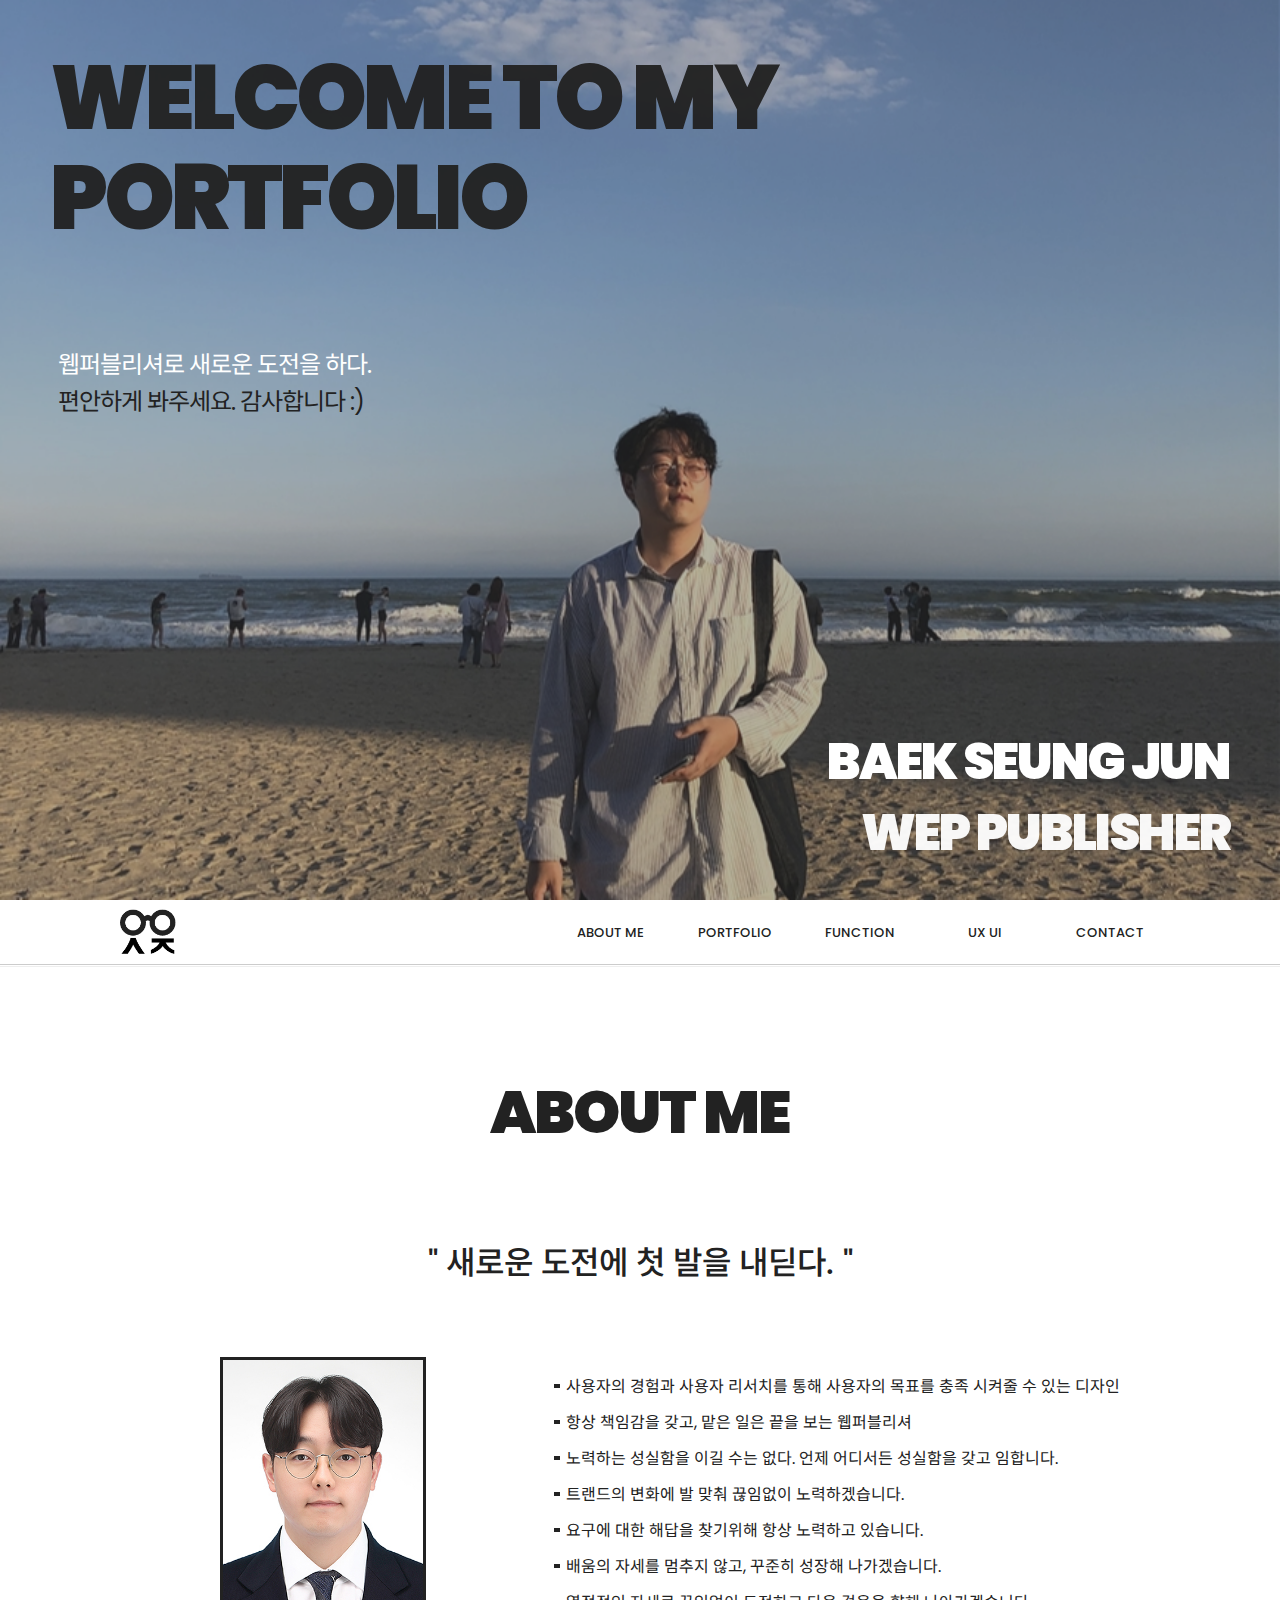
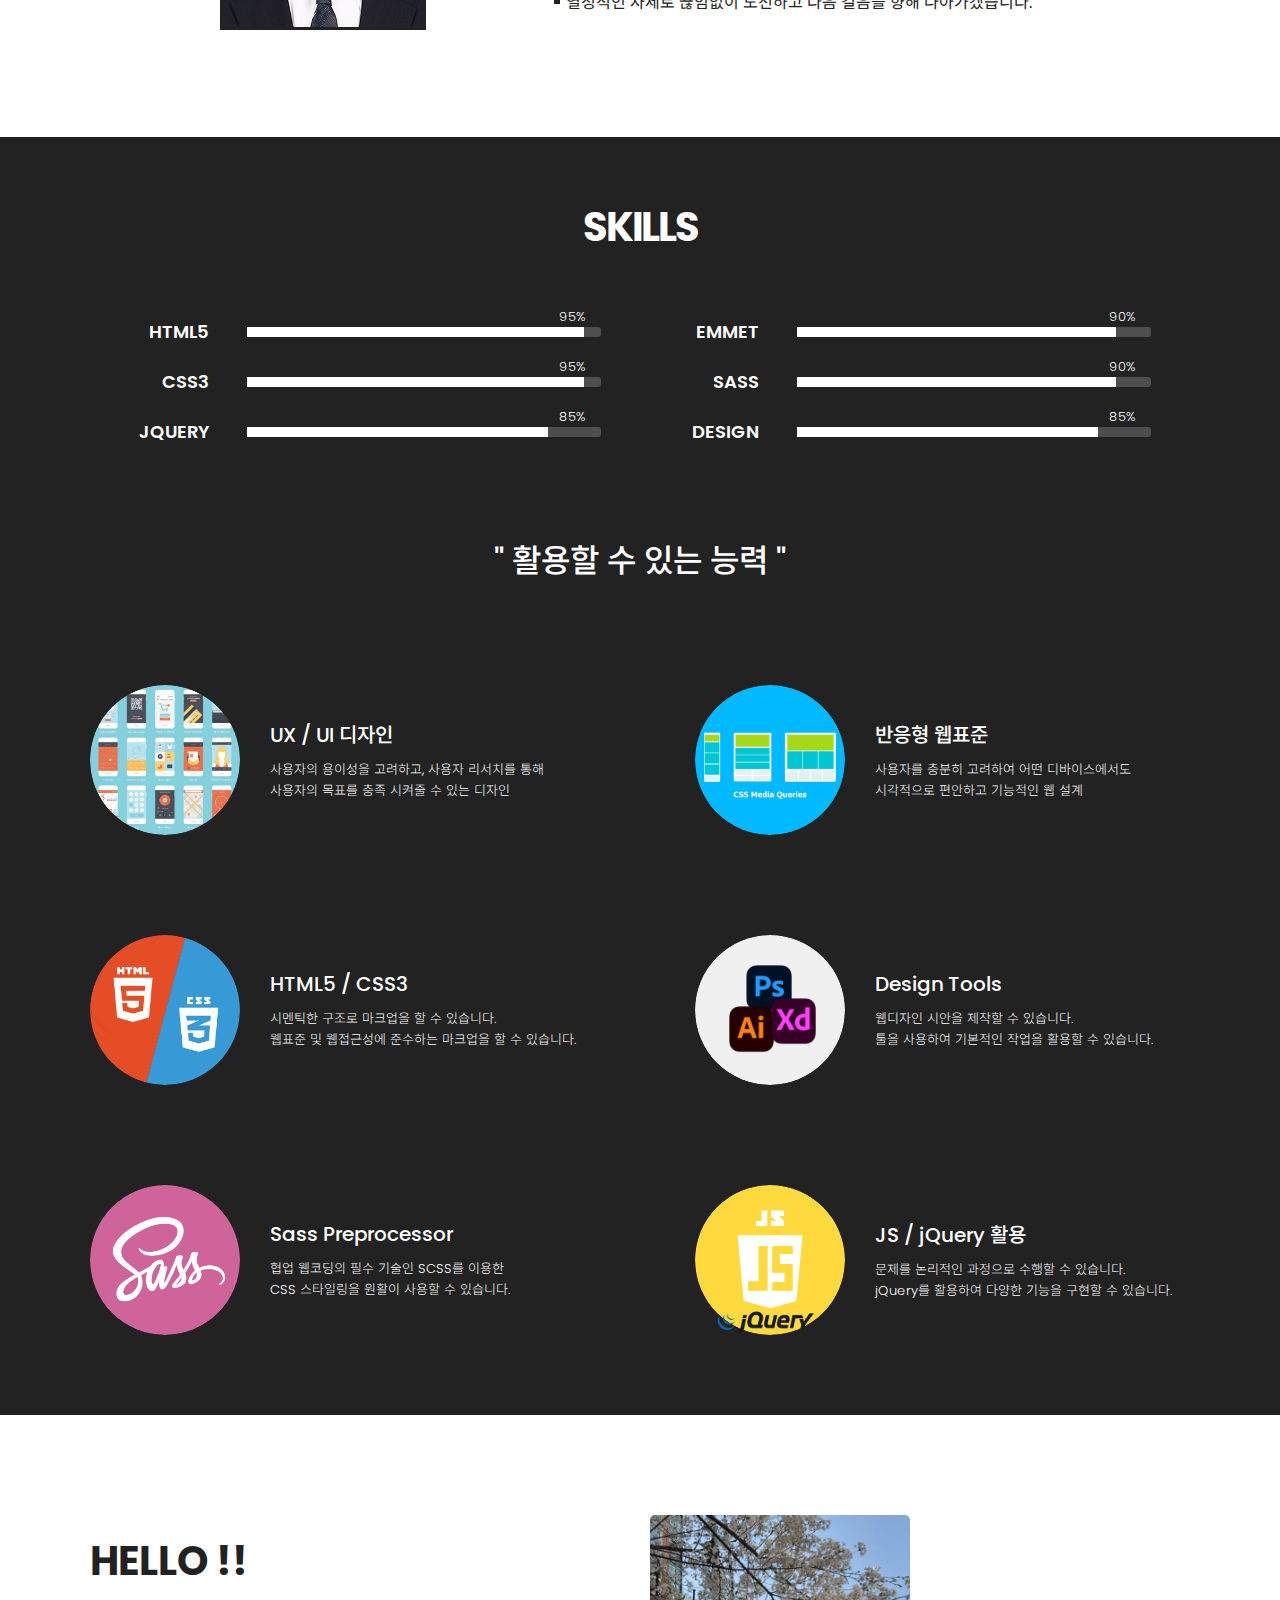
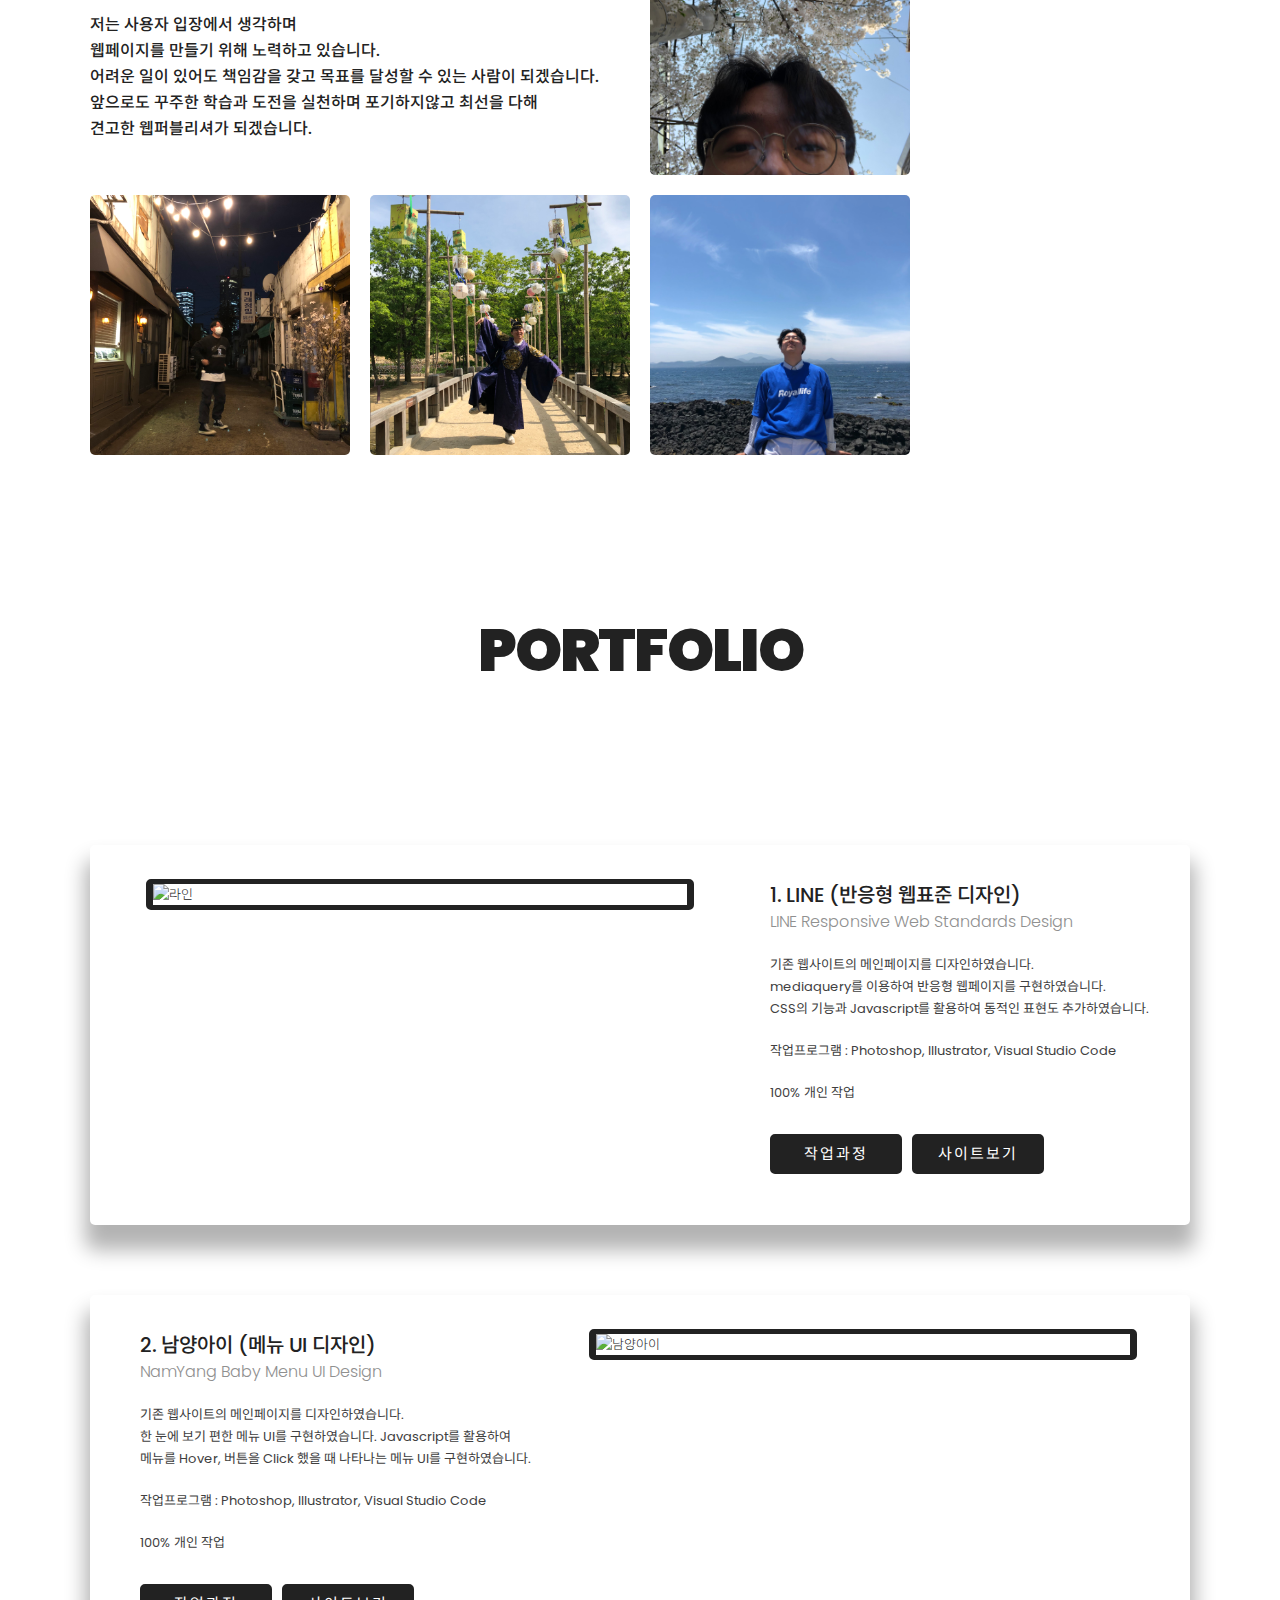
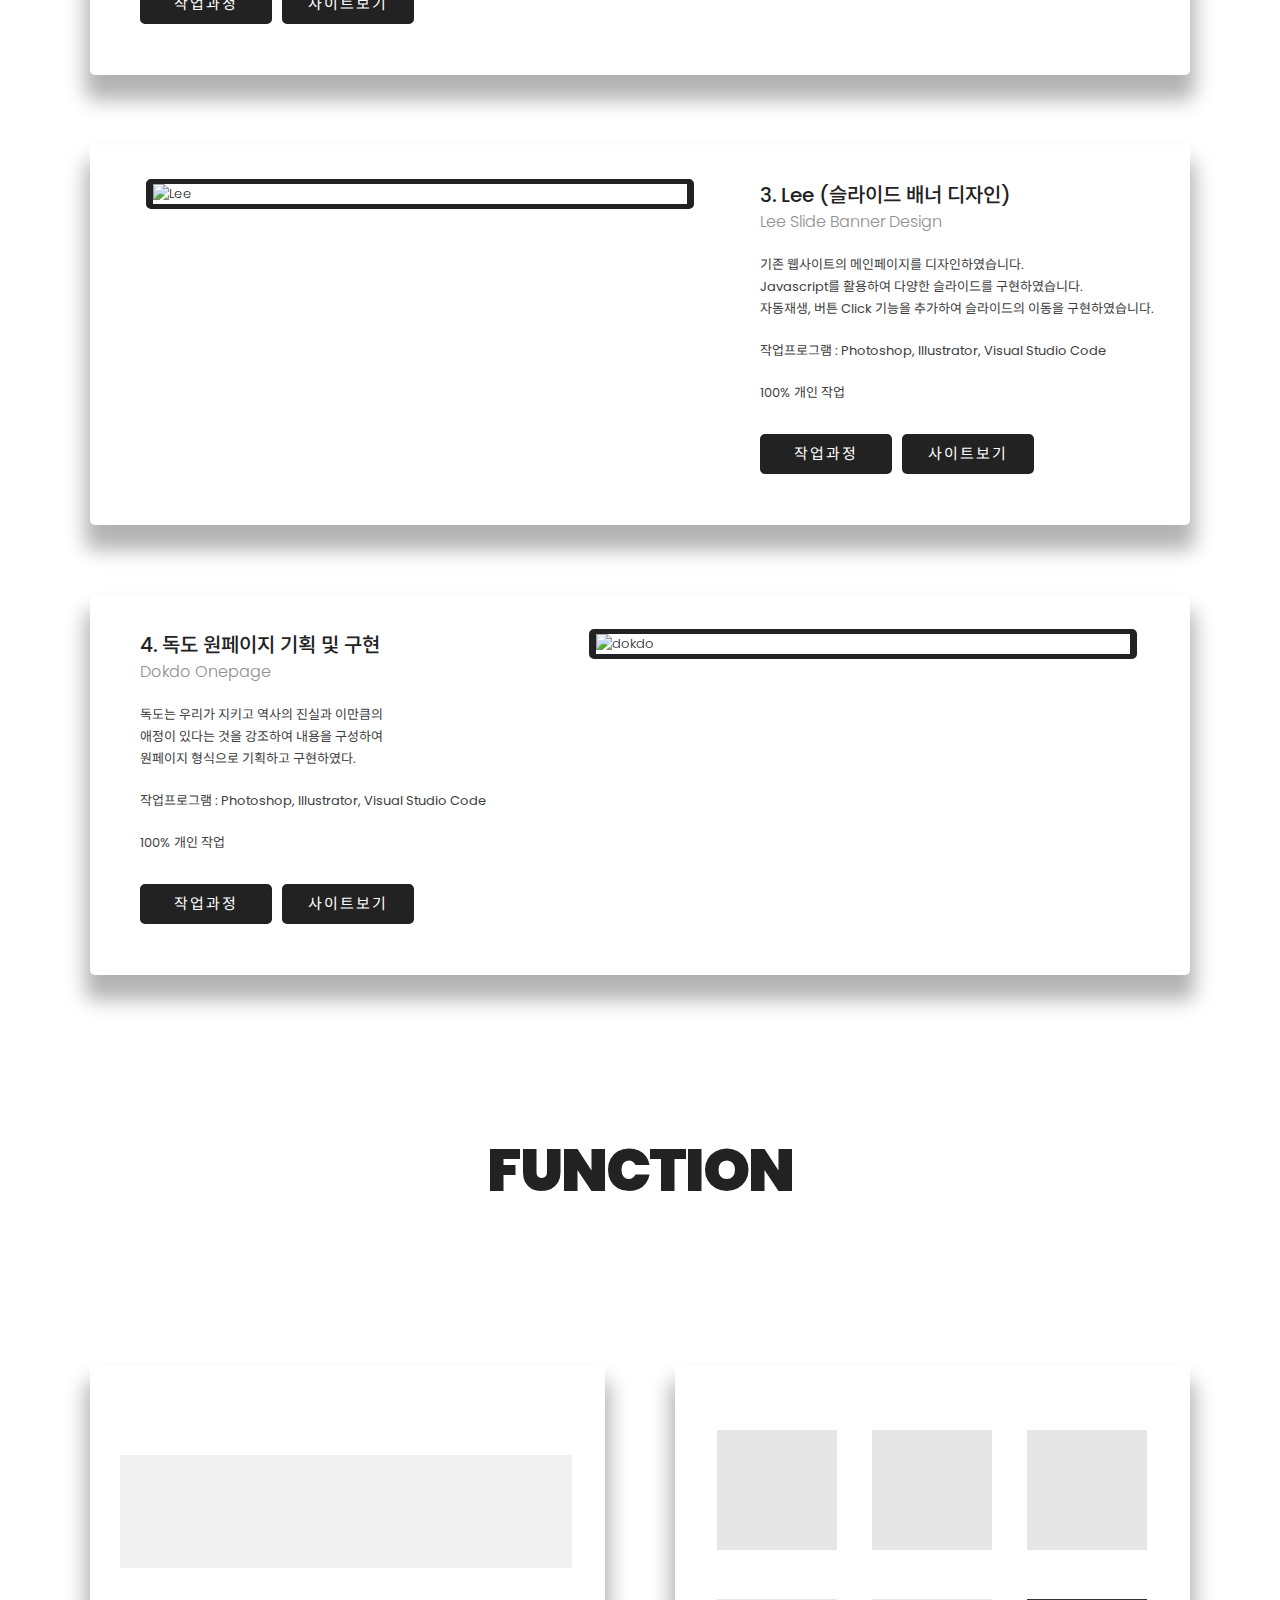
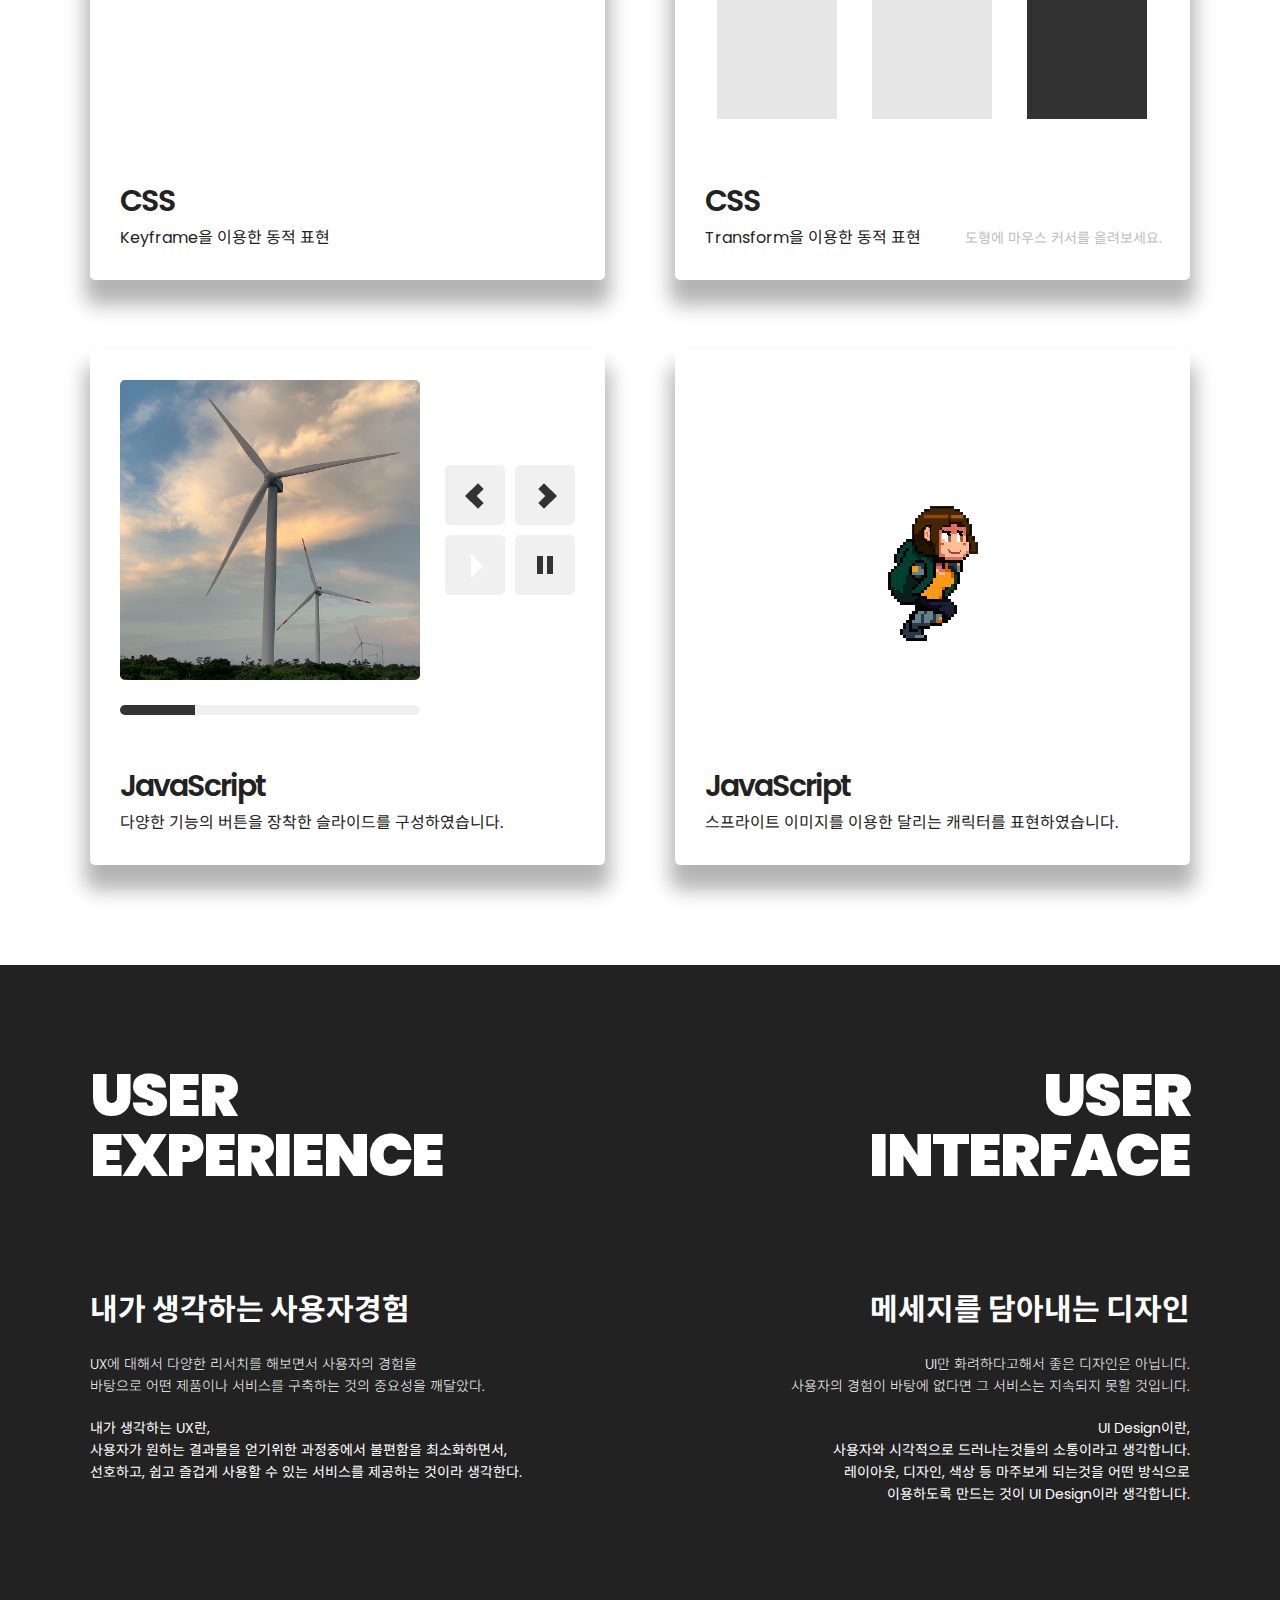
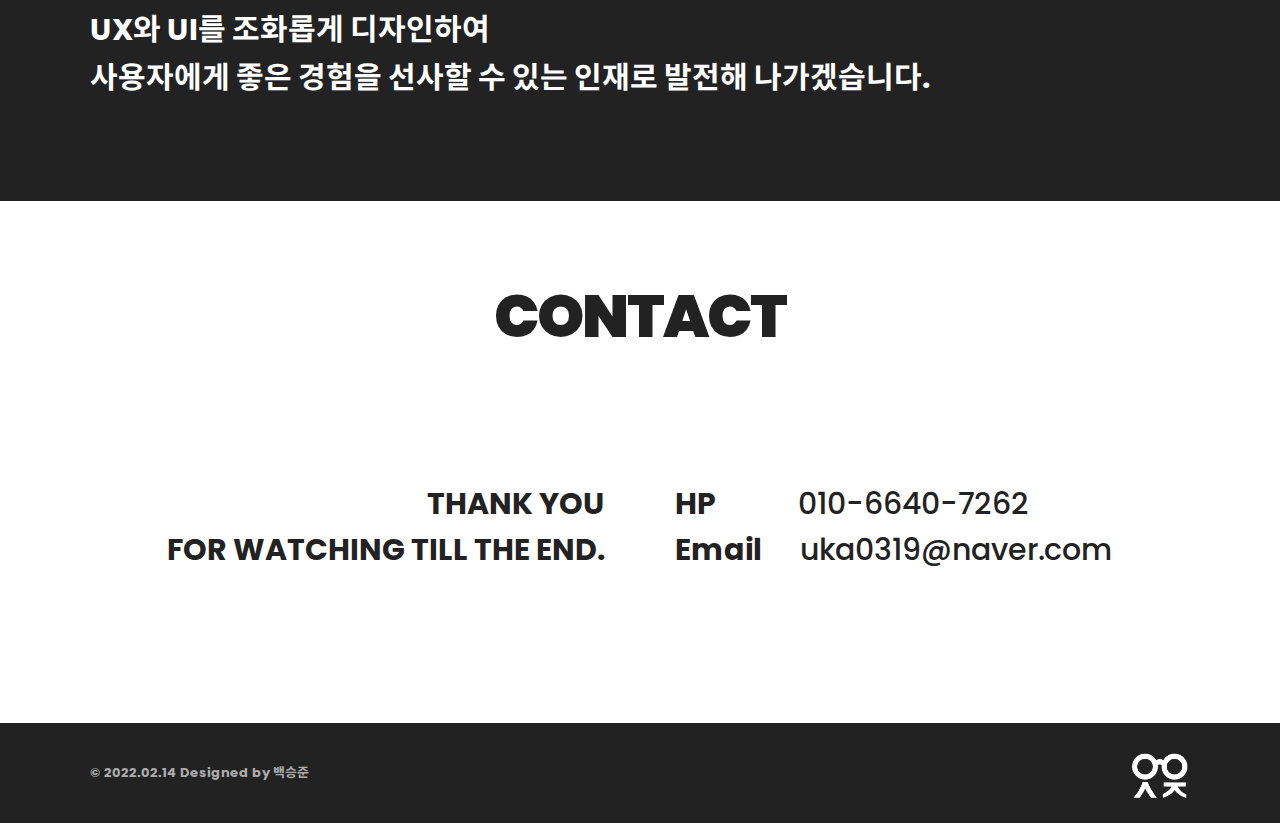
==== index.html @ 68c0ff48 "22.02.14 portfolio" ====
<!DOCTYPE html>
<html lang="ko">

<head>
    <meta charset="UTF-8">
    <meta name="viewport" content="width=device-width, initial-scale=1.0">
    <title>백승준 | PORTFOLIO</title>

    <meta name="Subject" content="포트폴리오">
    <meta name="Title" content="백승준 포트폴리오">
    <meta name="Keywords" content="퍼블리셔,웹디자이너,웹표준,웹프로그래밍,포트폴리오">
    <meta name="Description" content="새로운 경험을 통해서 또 하나의 의미를 찾아내는 웹퍼블리셔">
    <meta name="Author" content="백승준">
    <meta name="Publisher" content="Baek Seung Jun">
    <meta name="Classification" content="포트폴리오">

    <!--카테고리 분류-->
    <meta name="Location" content="Seoul Korea">
    <meta name="Author-Date" content="2022.01.28">
    <meta name="Copyright" content="백승준">

    <link rel="shortcut icon" href="./images/my_logo_w.png" type="image/x-icon">
    <link rel="stylesheet" href="./css/reset.css">
    <link rel="stylesheet" href="https://use.fontawesome.com/releases/v5.3.1/css/all.css">
    <link rel="stylesheet" href="./css/style.css">

    <script src="./js/jquery.min.js"></script>
    <script src="./js/jquery.easing.min.js"></script>
    <script src="./js/jquery.inview.min.js"></script>
    <script src="./js/jquery.easypiechart.js"></script>
    <script src="./js/function.js"></script>
</head>

<body>
    <div id="wrap">
        <section id="visual">
            <div class="intro">
                <p class="welcome">
                    WELCOME TO MY
                    <span>PORTFOLIO</span>
                </p>

                <p class="cont">
                    웹퍼블리셔로 새로운 도전을 하다.
                    <span>편안하게 봐주세요. 감사합니다 :)</span>
                </p>

                <h1 class="name">
                    BAEK SEUNG JUN
                </h1>

                <h2 class="tit">
                    WEP PUBLISHER
                </h2>
            </div>
        </section>

        <hr />

        <header>
            <div class="container">
                <h2 class="logo"><a href="#">home</a></h2>
                <nav>
                    <ul class="gnb">
                        <li><a href="#">ABOUT ME</a></li>
                        <li><a href="#">PORTFOLIO</a></li>
                        <li><a href="#">FUNCTION</a></li>
                        <li><a href="#">UX UI</a></li>
                        <li><a href="#">CONTACT</a></li>
                    </ul>
                </nav>
            </div>
        </header>

        <hr />

        <section id="aboutme">
            <h2>ABOUT ME</h2>

            <article class="intro">
                <div class="myvisual">
                    <p class="frame">
                        <img src="./images/my_visual.jpg" alt="my_visual">
                    </p>

                    <div class="text">
                        <h3>
                            " 새로운 도전에 첫 발을 내딛다. "
                        </h3>
        
                        <ul class="list">
                            <li>
                                사용자의 경험과 사용자 리서치를 통해 사용자의 목표를 충족 시켜줄 수 있는 디자인
                            </li>
                            <li>
                                항상 책임감을 갖고, 맡은 일은 끝을 보는 웹퍼블리셔
                            </li>
                            <li>
                                노력하는 성실함을 이길 수는 없다. 언제 어디서든 성실함을 갖고 임합니다.
                            </li>
                            <li>
                                트랜드의 변화에 발 맞춰 끊임없이 노력하겠습니다.
                            </li>
                            <li>
                                요구에 대한 해답을 찾기위해 항상 노력하고 있습니다.
                            </li>
                            <li>
                                배움의 자세를 멈추지 않고, 꾸준히 성장해 나가겠습니다.
                            </li>
                            <li>
                                열정적인 자세로 끊임없이 도전하고 다음 걸음을 향해 나아가겠습니다.
                            </li>
                        </ul>
                    </div>
                </div>
            </article>

            <!-- <hr /> -->

            <article class="skill">
                <div class="container">
                    <h3>SKILLS</h3>

                    <div class="skill-stick">
                        <div class="skill-stick-container">
                            <div class="item">
                                <h4>HTML5</h4>

                                <div class="progress" data-bar="95">
                                    <p class="bar"><span>95%</span></p>
                                </div>
                            </div>

                            <div class="item">
                                <h4>CSS3</h4>
                                <div class="progress" data-bar="95">
                                    <p class="bar"><span>95%</span></p>
                                </div>
                            </div>

                            <div class="item">
                                <h4>JQUERY</h4>
                                <div class="progress" data-bar="85">
                                    <p class="bar"><span>85%</span></p>
                                </div>
                            </div>
                        </div>

                        <div class="skill-stick-container">
                            <div class="item">
                                <h4>EMMET</h4>
                                <div class="progress" data-bar="90">
                                    <p class="bar"><span>90%</span></p>
                                </div>
                            </div>

                            <div class="item">
                                <h4>SASS</h4>
                                <div class="progress" data-bar="90">
                                    <p class="bar"><span>90%</span></p>
                                </div>
                            </div>

                            <div class="item">
                                <h4>DESIGN</h4>
                                <div class="progress" data-bar="85">
                                    <p class="bar"><span>85%</span></p>
                                </div>
                            </div>
                        </div>
                    </div>

                    <hr />
    
                    <div class="ability ability-1">
                        <h4>" 활용할 수 있는 능력 "</h4>
    
                        <ol>
                            <li>
                                <span></span>
                                <h5>UX / UI 디자인 </h5>
                                <p>
                                    사용자의 용이성을 고려하고, 사용자 리서치를 통해 <br />
                                    사용자의 목표를 충족 시켜줄 수 있는 디자인
                                </p>
                            </li>
    
                            <li>
                                <span></span>
                                <h5>반응형 웹표준</h5>
                                <p>
                                    사용자를 충분히 고려하여 어떤 디바이스에서도 <br />
                                    시각적으로 편안하고 기능적인 웹 설계
                                </p>
                            </li>
                        </ol>
                    </div>
    
                    <hr />
    
                    <div class="ability ability-2">
                        <ol>
                            <li>
                                <span></span>
                                <h5>HTML5 / CSS3 </h5>
                                <p>
                                    시멘틱한 구조로 마크업을 할 수 있습니다. <br />
                                    웹표준 및 웹접근성에 준수하는 마크업을 할 수 있습니다.
                                </p>
                            </li>
    
                            <li>
                                <span></span>
                                <h5>Design Tools</h5>
                                <p>
                                    웹디자인 시안을 제작할 수 있습니다. <br />
                                    툴을 사용하여 기본적인 작업을 활용할 수 있습니다.
                                </p>
                            </li>
                        </ol>
                    </div>
    
                    <hr />
    
                    <div class="ability ability-3">
                        <ol>
                            <li>
                                <span></span>
                                <h5>Sass Preprocessor</h5>
                                <p>
                                    협업 웹코딩의 필수 기술인 SCSS를 이용한 <br />
                                    CSS 스타일링을 원활이 사용할 수 있습니다.
                                </p>
                            </li>
    
                            <li>
                                <span><img src="./images/aboutme_01/skill_jquery.png" alt="jquery"></span>
                                <h5>JS / jQuery 활용</h5>
                                <p>
                                    문제를 논리적인 과정으로 수행할 수 있습니다. <br />
                                    jQuery를 활용하여 다양한 기능을 구현할 수 있습니다.
                                </p>
                            </li>
                        </ol>
                    </div>
                </div>
            </article>

            <!-- <hr /> -->

            <article class="mydesc">
                <h3 class="sr-only">Description</h3>

                <div class="cont cont1">
                    <div class="text">
                        <span>HELLO !!</span>
                        저는 사용자 입장에서 생각하며 <br />
                        웹페이지를 만들기 위해 노력하고 있습니다. <br />
                        어려운 일이 있어도 책임감을 갖고 목표를 달성할 수 있는 사람이 되겠습니다. <br />
                        앞으로도 꾸주한 학습과 도전을 실천하며 포기하지않고 최선을 다해 <br />
                        견고한 웹퍼블리셔가 되겠습니다.
                    </div>

                    <div class="picture">
                        <p class="frame">aboutme_01</p>
                    </div>
                </div>

                <div class="cont cont2">
                    <div class="picture">
                        <p class="frame">aboutme_02</p>
                        <p class="frame">aboutme_03</p>
                        <p class="frame">aboutme_04</p>
                        <p class="frame">aboutme_05</p>
                    </div>
                </div>
            </article>
        </section>

        <hr />

        <section id="portfolio">
            <h2>PORTFOLIO</h2>

            <article class="slides">
                <div class="shadow"><img src="#" alt="#"></div>

                <div class="slides-container">
                    <figure class="line">
                        <div class="frame">
                            <img src="./images/portfolio/linesite.gif" alt="라인">
                        </div>
                        <figcaption>
                            <h3>1. LINE (반응형 웹표준 디자인)</h3>
                            <p class="tip">LINE Responsive Web Standards Design</p>
                            <p class="desc">
                                기존 웹사이트의 메인페이지를 디자인하였습니다. <br />
                                mediaquery를 이용하여 반응형 웹페이지를 구현하였습니다. <br />
                                CSS의 기능과 Javascript를 활용하여 동적인 표현도 추가하였습니다.
                            </p>
                            <p class="tools">작업프로그램 : Photoshop, Illustrator, Visual Studio Code</p>
                            <p class="etc">100% 개인 작업</p>
                            <p class="btn">
                                <a href="#" class="proc">작업과정</a>
                                <a href="./line_mainpage/index.html" class="gosite" target="_blank">사이트보기</a>
                            </p>
                        </figcaption>
                    </figure>
                    <figure class="namyang">
                        <figcaption>
                            <h3>2. 남양아이 (메뉴 UI 디자인)</h3>
                            <p class="tip">NamYang Baby Menu UI Design</p>
                            <p class="desc">
                                기존 웹사이트의 메인페이지를 디자인하였습니다. <br />
                                한 눈에 보기 편한 메뉴 UI를 구현하였습니다. Javascript를 활용하여 <br />
                                메뉴를 Hover, 버튼을 Click 했을 때 나타나는 메뉴 UI를 구현하였습니다.
                            </p>
                            <p class="tools">작업프로그램 : Photoshop, Illustrator, Visual Studio Code</p>
                            <p class="etc">100% 개인 작업</p>
                            <p class="btn">
                                <a href="#" class="proc">작업과정</a>
                                <a href="./namyang_mainpage/index.html" class="gosite" target="_blank">사이트보기</a>
                            </p>
                        </figcaption>
                        <div class="frame">
                            <img src="./images/portfolio/namyangsite.gif" alt="남양아이">
                        </div>
                    </figure>
                    <figure class="lee">
                        <div class="frame">
                            <img src="./images/portfolio/leesite.gif" alt="Lee">
                        </div>
                        <figcaption>
                            <h3>3. Lee (슬라이드 배너 디자인)</h3>
                            <p class="tip"> Lee Slide Banner Design</p>
                            <p class="desc">
                                기존 웹사이트의 메인페이지를 디자인하였습니다. <br />
                                Javascript를 활용하여 다양한 슬라이드를 구현하였습니다. <br />
                                자동재생, 버튼 Click 기능을 추가하여 슬라이드의 이동을 구현하였습니다.
                            </p>
                            <p class="tools">작업프로그램 : Photoshop, Illustrator, Visual Studio Code</p>
                            <p class="etc">100% 개인 작업</p>
                            <p class="btn">
                                <a href="#" class="proc">작업과정</a>
                                <a href="./lee_mainpage/index.html" class="gosite" target="_blank">사이트보기</a>
                            </p>
                        </figcaption>
                    </figure>
                    <figure class="dokdo">
                        <figcaption>
                            <h3>4. 독도 원페이지 기획 및 구현</h3>
                            <p class="tip">Dokdo Onepage</p>
                            <p class="desc">
                                독도는 우리가 지키고 역사의 진실과 이만큼의 <br />
                                애정이 있다는 것을 강조하여 내용을 구성하여 <br />
                                원페이지 형식으로 기획하고 구현하였다.
                            </p>
                            <p class="tools">작업프로그램 : Photoshop, Illustrator, Visual Studio Code</p>
                            <p class="etc">100% 개인 작업</p>
                            <p class="btn">
                                <a href="#" class="proc">작업과정</a>
                                <a href="./dokdo_site/index.html" class="gosite" target="_blank">사이트보기</a>
                            </p>
                        </figcaption>
                        <div class="frame">
                            <img src="./images/portfolio/dokdosite.gif" alt="dokdo">
                        </div>
                    </figure>
                </div>
            </article>
        </section>

        <hr />

        <section id="function">
            <h2>FUNCTION</h2>

            <article class="css-func">
                <ul class="func">
                    <li>
                        <div class="item">
                            <span class="move-1"></span>
                            <span class="move-2"></span>
                            <span class="move-3"></span>
                            <span class="move-4"></span>
                        </div>

                        <div class="text">
                            <span class="tit">CSS</span>
                            <span class="desc">Keyframe을 이용한 동적 표현</span>
                        </div>
                    </li>
                    <li>
                        <div class="item">
                            <div class="move-1">
                                <span class="txt">
                                    WELCOME <br />
                                    TO
                                </span>

                                <div class="move">
                                    <span class="m1"></span>
                                    <span class="m2"></span>
                                    <span class="m3"></span>
                                    <span class="m4"></span>
                                </div>
                            </div>

                            <div class="move-2">
                                <span class="txt">
                                    MY <br />
                                    PORTFOLIO
                                </span>

                                <div class="move">
                                    <span class="m1"></span>
                                    <span class="m2"></span>
                                </div>
                            </div>

                            <div class="move-3">
                                <span class="txt">
                                    BAEK <br />
                                    SEUNG JUN
                                </span>

                                <div class="move">
                                    <span class="m1"></span>
                                    <span class="m2"></span>
                                    <span class="m3"></span>
                                    <span class="m4"></span>
                                </div>
                            </div>

                            <div class="move-4">
                                <span class="txt">
                                    WEB <br />
                                    PUBLISHER
                                </span>

                                <div class="move">
                                    <span class="m1"></span>
                                    <span class="m2"></span>
                                    <span class="m3"></span>
                                    <span class="m4"></span>
                                </div>
                            </div>

                            <div class="move-5">
                                <span class="txt">
                                    PLEASE ENJOY <br />
                                    MY PAGE!!
                                </span>

                                <div class="move">
                                    <span class="m1"></span>
                                    <span class="m2"></span>
                                    <span class="m3"></span>
                                    <span class="m4"></span>
                                </div>
                            </div>

                            <div class="move-6">
                                <span class="txt">
                                    THANK <br />
                                    YOU!!
                                </span>

                                <div class="move">
                                    <span class="m1"></span>
                                    <span class="m2"></span>
                                    <span class="m3"></span>
                                    <span class="m4"></span>
                                    <span class="m5"></span>
                                    <span class="m6"></span>
                                    <span class="m7"></span>
                                    <span class="m8"></span>
                                    <span class="m9"></span>
                                    <span class="m10"></span>
                                </div>
                            </div>
                        </div>

                        <div class="text">
                            <span class="tit">CSS</span>
                            <span class="desc">
                                Transform을 이용한 동적 표현
                                <span>도형에 마우스 커서를 올려보세요.</span>
                            </span>
                        </div>
                    </li>
                </ul>
            </article>

            <article class="js-func">
                <ul class="func">
                    <li>
                        <div class="item">
                            <div class="slides">
                                <ul class="slides-container">
                                    <li><span class="frame">사진-1</span></li>
                                    <li><span class="frame">사진-2</span></li>
                                    <li><span class="frame">사진-3</span></li>
                                    <li><span class="frame">사진-4</span></li>
                                </ul>

                                <ol class="slides-pagination">
                                    <li class="on"><a href="#">1</a></li>
                                    <li><a href="#">2</a></li>
                                    <li><a href="#">3</a></li>
                                    <li><a href="#">4</a></li>
                                </ol>

                                <div class="button">
                                    <a href="#" class="prev">이전</a>
                                    <a href="#" class="next">다음</a>
                                    <a href="#" class="play">재생</a>
                                    <a href="#" class="pause">일시정지</a>
                                </div>
                            </div>
                        </div>

                        <div class="text">
                            <span class="tit">JavaScript</span>
                            <span class="desc">다양한 기능의 버튼을 장착한 슬라이드를 구성하였습니다.</span>
                        </div>
                    </li>
                    <li>
                        <div class="item">
                            <p class="frame">
                                <img src="./images/sprite/run_1.gif" alt="#">
                            </p>
                        </div>

                        <div class="text">
                            <span class="tit">JavaScript</span>
                            <span class="desc">스프라이트 이미지를 이용한 달리는 캐릭터를 표현하였습니다.</span>
                        </div>
                    </li>
                </ul>
            </article>
        </section>

        <section id="uxui">
            <h2>
                <span class="ux tit">
                    <span>user</span>
                    <span>experience</span>
                </span>

                <span class="ui tit">
                    <span>user</span>
                    <span>interface</span>
                </span>
            </h2>
            
            <article class="desc">
                <div class="ux-desc">
                    <h3>
                        내가 생각하는 사용자경험
                    </h3>
    
                    <p>
                        <span>
                            UX에 대해서 다양한 리서치를 해보면서 사용자의 경험을 <br />
                            바탕으로 어떤 제품이나 서비스를 구축하는 것의 중요성을 깨달았다.
                        </span>
    
                        <strong>
                            내가 생각하는 UX란, <br />
                            사용자가 원하는 결과물을 얻기위한 과정중에서 불편함을 최소화하면서, <br />
                            선호하고, 쉽고 즐겁게 사용할 수 있는 서비스를 제공하는 것이라 생각한다.
                        </strong>
                    </p>
                </div>

                <div class="ui-desc">
                    <h3>
                        메세지를 담아내는 디자인
                    </h3>
        
                    <p>
                        <span>
                            UI만 화려하다고해서 좋은 디자인은 아닙니다. <br />
                            사용자의 경험이 바탕에 없다면 그 서비스는 지속되지 못할 것입니다.
                        </span>
        
                        <strong>
                            UI Design이란, <br />
                            사용자와 시각적으로 드러나는것들의 소통이라고 생각합니다. <br />
                            레이아웃, 디자인, 색상 등 마주보게 되는것을 어떤 방식으로 <br />
                            이용하도록 만드는 것이 UI Design이라 생각합니다.
                        </strong>
                    </p>
                </div>
            </article>

            <article class="uxui-desc">
                <h3>
                    UX와 UI를 조화롭게 디자인하여 <br />
                    사용자에게 좋은 경험을 선사할 수 있는 인재로 발전해 나가겠습니다.
                </h3>
            </article>
        </section>

        <section id="contact">
            <h2>contact</h2>
            
            <article class="contact">
                <h3>
                    THANK YOU <br />
                    FOR WATCHING TILL THE END.
                </h3>

                <p>
                    <a href="tel:01066407262"><span>HP</span> 010-6640-7262</a>
                    <a href="mailto:uka0319@naver.com"><span>Email</span> uka0319@naver.com</a>
                </p>
            </article>
        </section>

        <footer>
            <article class="info">
                <h2>&copy; 2022.02.14 Designed by 백승준</h2>

                <p class="logo">footer logo</p>
            </article>
        </footer>

        <aside>
            <a href="#"><i class="fas fa-angle-up"></i></a>
        </aside>
    </div>
</body>

</html>
---- css/style.css ----
@charset "UTF-8";
@-webkit-keyframes moveVisual {
  0% {
    background-size: 100%;
  }
  50% {
    background-size: 110%;
  }
  100% {
    background-size: 100%;
  }
}
@keyframes moveVisual {
  0% {
    background-size: 100%;
  }
  50% {
    background-size: 110%;
  }
  100% {
    background-size: 100%;
  }
}

@-webkit-keyframes moveBox {
  0% {
    top: 60px;
  }
  25% {
    top: 173px;
    background-color: gainsboro;
  }
  50% {
    top: 60px;
    background-color: #c8c8c8;
  }
  75% {
    top: 173px;
    background-color: gainsboro;
  }
  100% {
    top: 60px;
    background-color: #f0f0f0;
  }
}

@keyframes moveBox {
  0% {
    top: 60px;
  }
  25% {
    top: 173px;
    background-color: gainsboro;
  }
  50% {
    top: 60px;
    background-color: #c8c8c8;
  }
  75% {
    top: 173px;
    background-color: gainsboro;
  }
  100% {
    top: 60px;
    background-color: #f0f0f0;
  }
}

#wrap .h-fixed {
  position: fixed;
  left: 0;
  top: 0;
}

#wrap header {
  position: relative;
  width: 100%;
  min-width: 1100px;
  background-color: #fff;
  border-bottom: 1px solid #eee;
  z-index: 1000;
  /* opacity: 0.3; */
}

#wrap header:after {
  display: block;
  position: absolute;
  width: 100%;
  height: 2px;
  left: 0;
  bottom: 1px;
  border-bottom: 1px solid #ccc;
  content: '';
}

#wrap header > .container {
  position: relative;
  width: 1100px;
  height: 66px;
  margin: 0 auto;
  z-index: 1000;
}

#wrap header > .container > .logo {
  position: relative;
  width: 116px;
}

#wrap header > .container > .logo > a {
  display: block;
  height: 66px;
  line-height: 66px;
  text-indent: -9999px;
}

#wrap header > .container > .logo > a::before {
  display: block;
  position: absolute;
  left: 50%;
  top: 7px;
  width: 60px;
  height: 100%;
  margin-left: -30px;
  background-image: url(./../images/my_logo_b.png);
  background-size: contain;
  background-repeat: no-repeat;
  z-index: -100;
  content: '';
}

#wrap header > .container > nav {
  position: absolute;
  right: 30px;
  top: 0;
}

#wrap header > .container > nav > .gnb {
  display: -webkit-box;
  display: -ms-flexbox;
  display: flex;
  -webkit-box-orient: horizontal;
  -webkit-box-direction: normal;
      -ms-flex-flow: row nowrap;
          flex-flow: row nowrap;
  -webkit-box-pack: justify;
      -ms-flex-pack: justify;
          justify-content: space-between;
  width: 600px;
}

#wrap header > .container > nav > .gnb > li {
  width: 100px;
}

#wrap header > .container > nav > .gnb > li > a {
  display: block;
  position: relative;
  height: 66px;
  font-weight: 500;
  line-height: 66px;
  text-align: center;
}

#wrap header > .container > nav > .gnb > li > a::before {
  display: none;
  position: absolute;
  left: 50%;
  bottom: -1px;
  width: 8px;
  height: 8px;
  margin-left: -4px;
  border-top: 3px solid #000;
  border-right: 3px solid #000;
  -webkit-transform: rotate(-45deg);
          transform: rotate(-45deg);
  content: '';
}

#wrap header > .container > nav > .gnb > li.on > a,
#wrap header > .container > nav > .gnb > li:hover > a {
  font-weight: 900;
}

#wrap header > .container > nav > .gnb > li.on > a::before,
#wrap header > .container > nav > .gnb > li:hover > a::before {
  display: block;
}

#wrap header ~ section {
  padding-top: 100px;
}

#wrap header ~ section > h2 {
  color: #222;
  font-weight: 900;
  font-size: 60px;
  letter-spacing: -2px;
  text-align: center;
  text-transform: uppercase;
}

#wrap section {
  width: 100%;
  min-width: 1100px;
}

#wrap section#visual {
  position: relative;
  min-width: 1100px;
  background-image: url(./../images/resume_visual.jpg);
  background-position: center center;
  background-size: cover;
  background-repeat: no-repeat;
  -webkit-animation: moveVisual 8s infinite;
          animation: moveVisual 8s infinite;
}

#wrap section#visual:before {
  display: block;
  width: 100%;
  height: 100%;
  background-color: rgba(70, 70, 70, 0.4);
  content: '';
}

#wrap section#visual > .intro > .welcome {
  position: absolute;
  left: 50px;
  top: 10px;
  color: #222;
  font-weight: 900;
  font-size: 90px;
  line-height: 100px;
  letter-spacing: -4px;
  opacity: 0;
}

#wrap section#visual > .intro > .welcome > span {
  display: block;
}

#wrap section#visual > .intro > .cont {
  position: absolute;
  left: 58px;
  top: 305px;
  color: #fff;
  font-weight: 400;
  font-size: 24px;
  letter-spacing: -1px;
  opacity: 0;
}

#wrap section#visual > .intro > .cont > span {
  display: block;
  color: #222;
}

#wrap section#visual > .intro > .name {
  position: absolute;
  right: 50px;
  bottom: 60px;
  color: #fff;
  font-weight: 900;
  font-size: 50px;
  letter-spacing: -2px;
  z-index: 100;
  opacity: 0;
}

#wrap section#visual > .intro > .tit {
  position: absolute;
  right: 50px;
  bottom: 0px;
  color: #fff;
  font-weight: 900;
  font-size: 50px;
  letter-spacing: -2px;
  z-index: 100;
  opacity: 0;
}

#wrap section#visual > .intro-right > p {
  display: none;
  position: absolute;
  right: 50px;
  top: 50%;
  margin-top: -30px;
  color: #fff;
  font-weight: 600;
  font-size: 24px;
  text-align: right;
  letter-spacing: -1px;
}

#wrap section#visual > .intro-right > p > span {
  display: block;
  color: #222;
}

#wrap section#aboutme {
  position: relative;
}

#wrap section#aboutme > article {
  width: 1100px;
  margin: 0 auto;
}

#wrap section#aboutme > .intro {
  position: relative;
  margin-top: 80px;
}

#wrap section#aboutme > .intro > .myvisual {
  height: 500px;
}

#wrap section#aboutme > .intro > .myvisual > .frame {
  position: absolute;
  left: 130px;
  top: 120px;
  border: 3px solid #222;
  -webkit-box-sizing: border-box;
          box-sizing: border-box;
}

#wrap section#aboutme > .intro > .myvisual > .frame > img {
  display: block;
  width: 200px;
  height: 100%;
}

#wrap section#aboutme > .intro > .myvisual > .text > h3 {
  position: relative;
  margin-bottom: 50px;
  font-size: 32px;
  text-align: center;
  font-weight: 500;
}

#wrap section#aboutme > .intro > .myvisual > .text > .list {
  position: absolute;
  right: 70px;
  top: 136px;
}

#wrap section#aboutme > .intro > .myvisual > .text > .list > li {
  position: relative;
  margin-bottom: 10px;
  font-size: 16px;
  font-weight: 400;
}

#wrap section#aboutme > .intro > .myvisual > .text > .list > li::before {
  display: block;
  position: absolute;
  left: -12px;
  top: 11px;
  width: 6px;
  height: 4px;
  background-color: #222;
  content: '';
}

#wrap section#aboutme > .skill {
  width: 100%;
  background-color: #222;
}

#wrap section#aboutme > .skill > .container {
  width: 1100px;
  margin: 0 auto;
  padding: 60px 0 80px;
  color: #fff;
}

#wrap section#aboutme > .skill > .container > h3 {
  margin-bottom: 70px;
  font-size: 40px;
  text-align: center;
  font-weight: 700;
  letter-spacing: -2px;
}

#wrap section#aboutme > .skill > .container > .skill-stick {
  display: -webkit-box;
  display: -ms-flexbox;
  display: flex;
  -ms-flex-pack: distribute;
      justify-content: space-around;
}

#wrap section#aboutme > .skill > .container > .skill-stick > .skill-stick-container {
  width: 43%;
}

#wrap section#aboutme > .skill > .container > .skill-stick > .skill-stick-container > .item {
  margin-bottom: 40px;
  display: -webkit-box;
  display: -ms-flexbox;
  display: flex;
}

#wrap section#aboutme > .skill > .container > .skill-stick > .skill-stick-container > .item > h4 {
  width: 17%;
  height: 10px;
  padding-right: 8%;
  color: #fff;
  font-weight: 600;
  font-size: 18px;
  line-height: 10px;
  text-align: right;
}

#wrap section#aboutme > .skill > .container > .skill-stick > .skill-stick-container > .item > .progress {
  position: relative;
  width: 75%;
  height: 10px;
  background-color: rgba(255, 255, 255, 0.2);
  border-radius: 3px;
}

#wrap section#aboutme > .skill > .container > .skill-stick > .skill-stick-container > .item > .progress > .bar {
  height: 100%;
  width: 0;
  /*js에서 동적으로 할당*/
  background-color: #fff;
  -webkit-transition: all 2s ease-in-out;
  transition: all 2s ease-in-out;
}

#wrap section#aboutme > .skill > .container > .skill-stick > .skill-stick-container > .item > .progress > .bar > span {
  position: absolute;
  top: -20px;
  right: 15px;
}

#wrap section#aboutme > .skill > .container > .ability {
  margin-bottom: 100px;
}

#wrap section#aboutme > .skill > .container > .ability.ability-1 {
  margin-top: 60px;
}

#wrap section#aboutme > .skill > .container > .ability > h4 {
  margin-bottom: 100px;
  font-weight: 500;
  font-size: 32px;
  line-height: 48px;
  text-align: center;
}

#wrap section#aboutme > .skill > .container > .ability > ol {
  display: -webkit-box;
  display: -ms-flexbox;
  display: flex;
  -webkit-box-pack: justify;
      -ms-flex-pack: justify;
          justify-content: space-between;
}

#wrap section#aboutme > .skill > .container > .ability > ol > li {
  display: -webkit-box;
  display: -ms-flexbox;
  display: flex;
  -webkit-box-orient: vertical;
  -webkit-box-direction: normal;
      -ms-flex-flow: column nowrap;
          flex-flow: column nowrap;
  -webkit-box-pack: center;
      -ms-flex-pack: center;
          justify-content: center;
  position: relative;
  width: 45%;
  height: 150px;
  padding-left: 180px;
  background-size: contain;
  background-repeat: no-repeat;
  -webkit-box-sizing: border-box;
          box-sizing: border-box;
}

#wrap section#aboutme > .skill > .container > .ability > ol > li > span {
  display: block;
  position: absolute;
  left: 0;
  top: 0;
  width: 150px;
  height: 150px;
  background-repeat: no-repeat;
  background-position: center center;
  border-radius: 50%;
}

#wrap section#aboutme > .skill > .container > .ability > ol > li > h5 {
  margin-bottom: 10px;
  font-weight: 500;
  font-size: 20px;
}

#wrap section#aboutme > .skill > .container > .ability > ol > li > p {
  line-height: 1.6;
}

#wrap section#aboutme > .skill > .container > .ability.ability-1 > ol > li:first-child > span {
  background-image: url(./../images/aboutme_01/skill_uiux.png);
}

#wrap section#aboutme > .skill > .container > .ability.ability-1 > ol > li:last-child > span {
  background-image: url(./../images/aboutme_01/skill_respons.png);
}

#wrap section#aboutme > .skill > .container > .ability.ability-2 > ol > li:first-child > span {
  background-image: url(./../images/aboutme_01/skill_html_css.png);
}

#wrap section#aboutme > .skill > .container > .ability.ability-2 > ol > li:last-child > span {
  background-image: url(./../images/aboutme_01/skill_designtools.png);
}

#wrap section#aboutme > .skill > .container > .ability.ability-3 {
  margin-bottom: 0;
}

#wrap section#aboutme > .skill > .container > .ability.ability-3 > ol > li:first-child > span {
  background-image: url(./../images/aboutme_01/skill_sass.png);
}

#wrap section#aboutme > .skill > .container > .ability.ability-3 > ol > li:last-child > span {
  background-image: url(./../images/aboutme_01/skill_js.png);
}

#wrap section#aboutme > .skill > .container > .ability.ability-3 > ol > li:last-child > span > img {
  position: absolute;
  left: 20px;
  bottom: -13px;
}

#wrap section#aboutme > .mydesc {
  margin-top: 100px;
  margin-bottom: 50px;
}

#wrap section#aboutme > .mydesc > .cont > .text {
  width: 540px;
  margin-right: 20px;
  padding-top: 16px;
  font-weight: 500;
  font-size: 16px;
}

#wrap section#aboutme > .mydesc > .cont > .text > span {
  display: block;
  font-weight: 700;
  font-size: 40px;
  margin-bottom: 20px;
}

#wrap section#aboutme > .mydesc > .cont > .picture > .frame {
  width: 260px;
  height: 260px;
  text-indent: -9999px;
  border-radius: 5px;
  background-size: 100% 100%;
  background-position: center center;
  background-repeat: no-repeat;
  -webkit-transition: all ease-out 0.8s;
  transition: all ease-out 0.8s;
}

#wrap section#aboutme > .mydesc > .cont > .picture > .frame:hover {
  background-size: 120% 120%;
  -webkit-transition: all ease-out 0.8s;
  transition: all ease-out 0.8s;
}

#wrap section#aboutme > .mydesc > .cont.cont1 {
  display: -webkit-box;
  display: -ms-flexbox;
  display: flex;
  -webkit-box-orient: horizontal;
  -webkit-box-direction: normal;
      -ms-flex-flow: row nowrap;
          flex-flow: row nowrap;
  height: 280px;
}

#wrap section#aboutme > .mydesc > .cont.cont1 > .picture {
  position: relative;
  width: 540px;
}

#wrap section#aboutme > .mydesc > .cont.cont1 > .picture > .frame {
  position: absolute;
  top: 0;
  left: 0;
  margin-bottom: 20px;
  background-image: url(./../images/my_picture_01.jpeg);
}

#wrap section#aboutme > .mydesc > .cont.cont2 > .picture {
  display: -webkit-box;
  display: -ms-flexbox;
  display: flex;
  -webkit-box-orient: horizontal;
  -webkit-box-direction: normal;
      -ms-flex-flow: row nowrap;
          flex-flow: row nowrap;
}

#wrap section#aboutme > .mydesc > .cont.cont2 > .picture > .frame {
  margin-right: 20px;
}

#wrap section#aboutme > .mydesc > .cont.cont2 > .picture > .frame:nth-child(1) {
  background-image: url(./../images/my_picture_02.jpeg);
}

#wrap section#aboutme > .mydesc > .cont.cont2 > .picture > .frame:nth-child(2) {
  background-image: url(./../images/my_picture_05.jpeg);
}

#wrap section#aboutme > .mydesc > .cont.cont2 > .picture > .frame:nth-child(3) {
  background-image: url(./../images/my_picture_03.jpeg);
}

#wrap section#aboutme > .mydesc > .cont.cont2 > .picture > .frame:nth-child(4) {
  margin-right: 0;
  background-image: url(./../images/my_picture_04.png);
}

#wrap section#portfolio {
  margin-bottom: 50px;
}

#wrap section#portfolio > article {
  width: 1100px;
  margin: 0 auto;
}

#wrap section#portfolio > .slides {
  position: relative;
  margin-top: 150px;
}

#wrap section#portfolio > .slides > .shadow {
  display: none;
  position: fixed;
  left: 0;
  top: 0;
  width: 100%;
  height: 100%;
  background-color: rgba(0, 0, 0, 0.7);
  z-index: 10000;
}

#wrap section#portfolio > .slides > .shadow > img {
  display: block;
  position: fixed;
  left: 50%;
  top: 50%;
  width: 600px;
  height: 800px;
  margin: -400px 0 0 -300px;
}

#wrap section#portfolio > .slides > .slides-container {
  position: relative;
  width: 100%;
}

#wrap section#portfolio > .slides > .slides-container > figure {
  display: -webkit-box;
  display: -ms-flexbox;
  display: flex;
  margin-bottom: 70px;
  border-radius: 5px;
  -webkit-box-shadow: 0 20px 20px 5px rgba(0, 0, 0, 0.3);
          box-shadow: 0 20px 20px 5px rgba(0, 0, 0, 0.3);
}

#wrap section#portfolio > .slides > .slides-container > figure:nth-child(1) > .frame {
  margin-right: 20px;
}

#wrap section#portfolio > .slides > .slides-container > figure:nth-child(2) > figcaption {
  margin-left: 50px;
}

#wrap section#portfolio > .slides > .slides-container > figure:nth-child(3) > .frame {
  margin-right: 10px;
}

#wrap section#portfolio > .slides > .slides-container > figure:nth-child(4) {
  margin-bottom: 0;
}

#wrap section#portfolio > .slides > .slides-container > figure:nth-child(4) > figcaption {
  margin-left: 50px;
}

#wrap section#portfolio > .slides > .slides-container > figure > figcaption {
  width: 400px;
  padding-top: 38px;
}

#wrap section#portfolio > .slides > .slides-container > figure > figcaption > h3 {
  color: #222;
  font-weight: 500;
  font-size: 20px;
  line-height: 24px;
}

#wrap section#portfolio > .slides > .slides-container > figure > figcaption > .tip {
  margin-top: 2px;
  color: #909090;
  font-size: 16px;
}

#wrap section#portfolio > .slides > .slides-container > figure > figcaption > .desc,
#wrap section#portfolio > .slides > .slides-container > figure > figcaption > .tools,
#wrap section#portfolio > .slides > .slides-container > figure > figcaption > .etc {
  margin-top: 20px;
  color: #404040;
  font-size: 13px;
  font-weight: 400;
  line-height: 22px;
}

#wrap section#portfolio > .slides > .slides-container > figure > figcaption > .tools,
#wrap section#portfolio > .slides > .slides-container > figure > figcaption > .etc {
  margin-top: 20px;
}

#wrap section#portfolio > .slides > .slides-container > figure > figcaption > .btn {
  display: -webkit-box;
  display: -ms-flexbox;
  display: flex;
}

#wrap section#portfolio > .slides > .slides-container > figure > figcaption > .btn > a {
  display: block;
  width: 132px;
  height: 40px;
  margin-top: 30px;
  font-weight: 400;
  font-size: 15px;
  line-height: 36px;
  letter-spacing: 2px;
  text-align: center;
  color: #fff;
  background-color: #222;
  border: 2px solid #222;
  border-radius: 5px;
  -webkit-box-sizing: border-box;
          box-sizing: border-box;
  -webkit-transition: ease-out 0.2s;
  transition: ease-out 0.2s;
}

#wrap section#portfolio > .slides > .slides-container > figure > figcaption > .btn > a.proc {
  margin-right: 10px;
}

#wrap section#portfolio > .slides > .slides-container > figure > figcaption > .btn > a:hover {
  color: #222;
  background-color: #fff;
  border: 2px solid #222;
  -webkit-box-sizing: border-box;
          box-sizing: border-box;
  -webkit-transition: ease-out 0.2s;
  transition: ease-out 0.2s;
}

#wrap section#portfolio > .slides > .slides-container > figure > .frame {
  display: block;
  position: relative;
  width: 660px;
  height: 380px;
}

#wrap section#portfolio > .slides > .slides-container > figure > .frame > img {
  display: block;
  position: absolute;
  left: 50%;
  top: 50%;
  width: 548px;
  margin: -156px 0 0 -274px;
  border: 5px solid #222;
  border-left: 7px solid #222;
  border-right: 7px solid #222;
  border-radius: 5px;
  -webkit-box-sizing: border-box;
          box-sizing: border-box;
}

#wrap section#portfolio > .works {
  position: relative;
  width: 1280px;
  margin: 0 auto;
}

#wrap section#portfolio > .works > h3 {
  position: relative;
  width: 300px;
  margin: 0 auto 56px;
  padding-bottom: 8px;
  font-weight: 500;
  font-size: 32px;
  text-align: center;
  border-bottom: 2px solid #f0f0f0;
}

#wrap section#portfolio > .works > .slide-list {
  top: 977px;
  display: -webkit-box;
  display: -ms-flexbox;
  display: flex;
  -webkit-box-pack: justify;
      -ms-flex-pack: justify;
          justify-content: space-between;
}

#wrap section#portfolio > .works > .slide-list > li {
  position: relative;
  width: 384px;
  height: 620px;
  background-color: #fff;
  -webkit-box-shadow: 0 7px 20px 0 rgba(182, 245, 206, 0.2);
          box-shadow: 0 7px 20px 0 rgba(182, 245, 206, 0.2);
  padding: 48px 0 0 65px;
  -webkit-box-sizing: border-box;
          box-sizing: border-box;
}

#wrap section#portfolio > .works > .slide-list > li > h4 {
  color: #454249;
  font-size: 20px;
  font-weight: 500;
  padding-bottom: 36px;
}

#wrap section#portfolio > .works > .slide-list > li > p {
  color: #65616b;
  font-size: 16px;
  line-height: 24px;
}

#wrap section#portfolio > .works > .slide-list > li > p > .tip {
  display: block;
  color: #ccc;
  font-size: 13px;
  margin-bottom: 20px;
  padding-top: 20px;
}

#wrap section#portfolio > .works > .slide-list > li > p > .proc {
  display: block;
  display: none;
  width: 180px;
  height: 46px;
  margin: 20px 0 30px;
  color: #fff;
  font-size: 18px;
  line-height: 46px;
  text-align: center;
  background-color: #68c3a3;
  border: 1px solid #68c3a3;
  border-radius: 5px;
  -webkit-box-shadow: inset 0 0 0 0 #454249;
          box-shadow: inset 0 0 0 0 #454249;
  -webkit-transition: ease-out 0.3s;
  transition: ease-out 0.3s;
}

#wrap section#portfolio > .works > .slide-list > li > p > .proc:hover {
  -webkit-box-shadow: inset 180px 0 0 0 #454249;
          box-shadow: inset 180px 0 0 0 #454249;
}

#wrap section#portfolio > .works > .slide-list > li > p > .frame {
  display: block;
  width: 321px;
  margin-left: -35px;
}

#wrap section#portfolio > .works > .slide-list > li > p > .frame > img {
  display: block;
  width: 100%;
}

#wrap section#portfolio > .works > .slide-list > li > p > .frame > .btn {
  display: block;
  position: absolute;
  right: 0;
  bottom: 40px;
  width: 194px;
  height: 65px;
  color: #fff;
  font-size: 18px;
  line-height: 65px;
  text-align: center;
  background-color: #444;
  border: 2px solid #444;
}

#wrap section#portfolio > .works > .slide-list > li > p > .frame > .btn:hover {
  color: #3063d6;
  border-color: #3063d6;
  background-color: #fff;
  -webkit-transition: ease-out 0.3s;
  transition: ease-out 0.3s;
}

#wrap section#function {
  margin-bottom: 100px;
}

#wrap section#function article {
  width: 1100px;
  margin: 0 auto;
}

#wrap section#function > .css-func {
  margin-top: 150px;
}

#wrap section#function > .css-func > .func {
  display: -webkit-box;
  display: -ms-flexbox;
  display: flex;
  -webkit-box-orient: horizontal;
  -webkit-box-direction: normal;
      -ms-flex-flow: row wrap;
          flex-flow: row wrap;
  width: 100%;
}

#wrap section#function > .css-func > .func > li {
  position: relative;
  width: 515px;
  height: 515px;
  border-radius: 5px;
  -webkit-box-sizing: border-box;
          box-sizing: border-box;
  -webkit-box-shadow: 0 20px 20px 5px rgba(0, 0, 0, 0.3);
          box-shadow: 0 20px 20px 5px rgba(0, 0, 0, 0.3);
}

#wrap section#function > .css-func > .func > li:nth-child(1) {
  margin-right: 70px;
  margin-bottom: 70px;
}

#wrap section#function > .css-func > .func > li:nth-child(1) > .item {
  position: relative;
  overflow: hidden;
  width: 455px;
  height: 360px;
  margin: 30px auto 0;
}

#wrap section#function > .css-func > .func > li:nth-child(1) > .item > span {
  display: block;
  position: absolute;
  width: 113px;
  height: 113px;
  background-color: #f0f0f0;
  -webkit-animation: moveBox 4s infinite;
          animation: moveBox 4s infinite;
}

#wrap section#function > .css-func > .func > li:nth-child(1) > .item > .move-1 {
  left: 0;
  top: 60px;
}

#wrap section#function > .css-func > .func > li:nth-child(1) > .item > .move-2 {
  left: 113px;
  top: 60px;
  -webkit-animation-delay: 0.2s;
          animation-delay: 0.2s;
}

#wrap section#function > .css-func > .func > li:nth-child(1) > .item > .move-3 {
  left: 226px;
  top: 60px;
  -webkit-animation-delay: 0.4s;
          animation-delay: 0.4s;
}

#wrap section#function > .css-func > .func > li:nth-child(1) > .item > .move-4 {
  left: 339px;
  top: 60px;
  -webkit-animation-delay: 0.6s;
          animation-delay: 0.6s;
}

#wrap section#function > .css-func > .func > li:nth-child(2) {
  margin-bottom: 70px;
}

#wrap section#function > .css-func > .func > li:nth-child(2) > .item {
  display: -webkit-box;
  display: -ms-flexbox;
  display: flex;
  -webkit-box-orient: horizontal;
  -webkit-box-direction: normal;
      -ms-flex-flow: row wrap;
          flex-flow: row wrap;
  width: 455px;
  height: 360px;
  margin: 30px auto 0;
}

#wrap section#function > .css-func > .func > li:nth-child(2) > .item > div {
  position: relative;
  overflow: hidden;
  width: 145px;
  height: 145px;
  margin-right: 10px;
}

#wrap section#function > .css-func > .func > li:nth-child(2) > .item > div > span {
  display: block;
  position: absolute;
  left: 12px;
  top: 12px;
  width: 121px;
  height: 121px;
}

#wrap section#function > .css-func > .func > li:nth-child(2) > .item > div > span.txt {
  height: 79px;
  padding-top: 42px;
  font-weight: 600;
  font-size: 14px;
  text-align: center;
}

#wrap section#function > .css-func > .func > li:nth-child(2) > .item > div.move-1 {
  margin-top: 23px;
}

#wrap section#function > .css-func > .func > li:nth-child(2) > .item > div.move-1 > .move {
  position: absolute;
  left: 12px;
  top: 12px;
  width: 121px;
  height: 121px;
}

#wrap section#function > .css-func > .func > li:nth-child(2) > .item > div.move-1 > .move > span {
  display: block;
  position: absolute;
  width: 60px;
  height: 60px;
  background-color: #e6e6e6;
  -webkit-transition: all ease-out 1s;
  transition: all ease-out 1s;
}

#wrap section#function > .css-func > .func > li:nth-child(2) > .item > div.move-1 > .move > span.m1 {
  left: 0;
  top: 0;
}

#wrap section#function > .css-func > .func > li:nth-child(2) > .item > div.move-1 > .move > span.m2 {
  left: 60px;
  top: 0;
}

#wrap section#function > .css-func > .func > li:nth-child(2) > .item > div.move-1 > .move > span.m3 {
  left: 0;
  top: 60px;
}

#wrap section#function > .css-func > .func > li:nth-child(2) > .item > div.move-1 > .move > span.m4 {
  left: 60px;
  top: 60px;
}

#wrap section#function > .css-func > .func > li:nth-child(2) > .item > div.move-1:hover > .move > span {
  width: 0;
  height: 0;
  -webkit-transition: all ease-out 1s;
  transition: all ease-out 1s;
}

#wrap section#function > .css-func > .func > li:nth-child(2) > .item > div.move-1:hover > .move > span.m1 {
  -webkit-transform: rotate(360deg);
          transform: rotate(360deg);
}

#wrap section#function > .css-func > .func > li:nth-child(2) > .item > div.move-1:hover > .move > span.m2 {
  left: 120px;
  top: 0;
  -webkit-transform: rotate(-360deg);
          transform: rotate(-360deg);
}

#wrap section#function > .css-func > .func > li:nth-child(2) > .item > div.move-1:hover > .move > span.m3 {
  left: 0;
  top: 120px;
  -webkit-transform: rotate(360deg);
          transform: rotate(360deg);
}

#wrap section#function > .css-func > .func > li:nth-child(2) > .item > div.move-1:hover > .move > span.m4 {
  left: 120px;
  top: 120px;
  -webkit-transform: rotate(-360deg);
          transform: rotate(-360deg);
}

#wrap section#function > .css-func > .func > li:nth-child(2) > .item > div.move-2 {
  margin-top: 23px;
}

#wrap section#function > .css-func > .func > li:nth-child(2) > .item > div.move-2 > .move {
  position: absolute;
  left: 12px;
  top: 12px;
  width: 120px;
  height: 120px;
}

#wrap section#function > .css-func > .func > li:nth-child(2) > .item > div.move-2 > .move > span {
  display: block;
  position: absolute;
  width: 120px;
  height: 60px;
  background-color: #e6e6e6;
  -webkit-transition: all ease-out 1s;
  transition: all ease-out 1s;
}

#wrap section#function > .css-func > .func > li:nth-child(2) > .item > div.move-2 > .move > span.m1 {
  left: 0;
  top: 0;
}

#wrap section#function > .css-func > .func > li:nth-child(2) > .item > div.move-2 > .move > span.m2 {
  left: 0;
  top: 60px;
}

#wrap section#function > .css-func > .func > li:nth-child(2) > .item > div.move-2:hover > .move > span {
  width: 0;
  height: 0;
  -webkit-transition: all ease-out 1s;
  transition: all ease-out 1s;
}

#wrap section#function > .css-func > .func > li:nth-child(2) > .item > div.move-2:hover > .move > span.m1 {
  left: 60px;
  -webkit-transform: rotateX(360deg);
          transform: rotateX(360deg);
}

#wrap section#function > .css-func > .func > li:nth-child(2) > .item > div.move-2:hover > .move > span.m2 {
  left: 60px;
  top: 120px;
  -webkit-transform: rotateX(360deg);
          transform: rotateX(360deg);
}

#wrap section#function > .css-func > .func > li:nth-child(2) > .item > div.move-3 {
  margin-top: 23px;
  margin-right: 0;
}

#wrap section#function > .css-func > .func > li:nth-child(2) > .item > div.move-3 > .move {
  display: -webkit-box;
  display: -ms-flexbox;
  display: flex;
  -webkit-box-orient: horizontal;
  -webkit-box-direction: normal;
      -ms-flex-flow: row wrap;
          flex-flow: row wrap;
  position: absolute;
  left: 12px;
  top: 12px;
  width: 120px;
  height: 120px;
}

#wrap section#function > .css-func > .func > li:nth-child(2) > .item > div.move-3 > .move > span {
  display: block;
  width: 60px;
  height: 60px;
  background-color: #e6e6e6;
  -webkit-transition: all ease-out 0.4s;
  transition: all ease-out 0.4s;
}

#wrap section#function > .css-func > .func > li:nth-child(2) > .item > div.move-3:hover > .move > span {
  -webkit-transition: all ease-out 0.4s;
  transition: all ease-out 0.4s;
}

#wrap section#function > .css-func > .func > li:nth-child(2) > .item > div.move-3:hover > .move > span.m1 {
  -webkit-transform: skew(45deg, 45deg);
          transform: skew(45deg, 45deg);
}

#wrap section#function > .css-func > .func > li:nth-child(2) > .item > div.move-3:hover > .move > span.m2 {
  -webkit-transform: skew(-45deg, -45deg);
          transform: skew(-45deg, -45deg);
}

#wrap section#function > .css-func > .func > li:nth-child(2) > .item > div.move-3:hover > .move > span.m3 {
  -webkit-transform: skew(-45deg, -45deg);
          transform: skew(-45deg, -45deg);
}

#wrap section#function > .css-func > .func > li:nth-child(2) > .item > div.move-3:hover > .move > span.m4 {
  -webkit-transform: skew(45deg, 45deg);
          transform: skew(45deg, 45deg);
}

#wrap section#function > .css-func > .func > li:nth-child(2) > .item > div.move-4 {
  position: relative;
}

#wrap section#function > .css-func > .func > li:nth-child(2) > .item > div.move-4 > .move {
  display: -webkit-box;
  display: -ms-flexbox;
  display: flex;
  -webkit-box-orient: horizontal;
  -webkit-box-direction: normal;
      -ms-flex-flow: row wrap;
          flex-flow: row wrap;
  position: absolute;
  left: 12px;
  top: 12px;
  width: 120px;
  height: 120px;
}

#wrap section#function > .css-func > .func > li:nth-child(2) > .item > div.move-4 > .move > span {
  display: block;
  width: 60px;
  height: 60px;
  background-color: #e6e6e6;
  -webkit-transition: all ease-out 1s;
  transition: all ease-out 1s;
}

#wrap section#function > .css-func > .func > li:nth-child(2) > .item > div.move-4:hover > .move > span {
  -webkit-transition: all ease-out 1s;
  transition: all ease-out 1s;
}

#wrap section#function > .css-func > .func > li:nth-child(2) > .item > div.move-4:hover > .move > span.m1 {
  -webkit-transform: translateY(-100px);
          transform: translateY(-100px);
}

#wrap section#function > .css-func > .func > li:nth-child(2) > .item > div.move-4:hover > .move > span.m2 {
  -webkit-transform: translateX(100px);
          transform: translateX(100px);
}

#wrap section#function > .css-func > .func > li:nth-child(2) > .item > div.move-4:hover > .move > span.m3 {
  -webkit-transform: translateX(-100px);
          transform: translateX(-100px);
}

#wrap section#function > .css-func > .func > li:nth-child(2) > .item > div.move-4:hover > .move > span.m4 {
  -webkit-transform: translateY(100px);
          transform: translateY(100px);
}

#wrap section#function > .css-func > .func > li:nth-child(2) > .item > div.move-5 > .move {
  position: absolute;
  left: 12px;
  top: 12px;
  width: 120px;
  height: 120px;
}

#wrap section#function > .css-func > .func > li:nth-child(2) > .item > div.move-5 > .move > span {
  display: block;
  position: absolute;
  width: 60px;
  height: 60px;
  background-color: #e6e6e6;
  -webkit-transition: all ease-out 1s;
  transition: all ease-out 1s;
}

#wrap section#function > .css-func > .func > li:nth-child(2) > .item > div.move-5 > .move > span.m1 {
  left: 0;
  top: 0;
}

#wrap section#function > .css-func > .func > li:nth-child(2) > .item > div.move-5 > .move > span.m2 {
  left: 60px;
  top: 0;
}

#wrap section#function > .css-func > .func > li:nth-child(2) > .item > div.move-5 > .move > span.m3 {
  left: 0;
  top: 60px;
}

#wrap section#function > .css-func > .func > li:nth-child(2) > .item > div.move-5 > .move > span.m4 {
  left: 60px;
  top: 60px;
}

#wrap section#function > .css-func > .func > li:nth-child(2) > .item > div.move-5:hover > .move > span {
  -webkit-transform: scale(0);
          transform: scale(0);
  -webkit-transition: all ease-out 1s;
  transition: all ease-out 1s;
}

#wrap section#function > .css-func > .func > li:nth-child(2) > .item > div.move-5:hover > .move > span.m1 {
  left: 60px;
  top: 60px;
}

#wrap section#function > .css-func > .func > li:nth-child(2) > .item > div.move-5:hover > .move > span.m2 {
  left: 0;
  top: 60px;
  -webkit-transition-delay: 0.2s;
          transition-delay: 0.2s;
}

#wrap section#function > .css-func > .func > li:nth-child(2) > .item > div.move-5:hover > .move > span.m3 {
  left: 60px;
  top: 0;
  -webkit-transition-delay: 0.4s;
          transition-delay: 0.4s;
}

#wrap section#function > .css-func > .func > li:nth-child(2) > .item > div.move-5:hover > .move > span.m4 {
  left: 0;
  top: 0;
  -webkit-transition-delay: 0.6s;
          transition-delay: 0.6s;
}

#wrap section#function > .css-func > .func > li:nth-child(2) > .item > div.move-6 {
  margin-right: 0;
}

#wrap section#function > .css-func > .func > li:nth-child(2) > .item > div.move-6 > .txt {
  color: #fff;
  z-index: 100;
}

#wrap section#function > .css-func > .func > li:nth-child(2) > .item > div.move-6 > .move {
  overflow: hidden;
  position: absolute;
  left: 12px;
  top: 12px;
  width: 120px;
  height: 120px;
}

#wrap section#function > .css-func > .func > li:nth-child(2) > .item > div.move-6 > .move > span {
  display: block;
  position: absolute;
  left: 0;
  top: 0;
  width: 120px;
  height: 120px;
  -webkit-transition: all ease-out 1s;
  transition: all ease-out 1s;
}

#wrap section#function > .css-func > .func > li:nth-child(2) > .item > div.move-6 > .move > span.m1 {
  background-color: #323232;
  z-index: 110;
}

#wrap section#function > .css-func > .func > li:nth-child(2) > .item > div.move-6 > .move > span.m2 {
  background-color: #464646;
  z-index: 90;
}

#wrap section#function > .css-func > .func > li:nth-child(2) > .item > div.move-6 > .move > span.m3 {
  background-color: #5a5a5a;
  z-index: 80;
}

#wrap section#function > .css-func > .func > li:nth-child(2) > .item > div.move-6 > .move > span.m4 {
  background-color: #6e6e6e;
  z-index: 70;
}

#wrap section#function > .css-func > .func > li:nth-child(2) > .item > div.move-6 > .move > span.m5 {
  background-color: #828282;
  z-index: 60;
}

#wrap section#function > .css-func > .func > li:nth-child(2) > .item > div.move-6 > .move > span.m6 {
  background-color: #969696;
  z-index: 50;
}

#wrap section#function > .css-func > .func > li:nth-child(2) > .item > div.move-6 > .move > span.m7 {
  background-color: #aaaaaa;
  z-index: 40;
}

#wrap section#function > .css-func > .func > li:nth-child(2) > .item > div.move-6 > .move > span.m8 {
  background-color: #bebebe;
  z-index: 30;
}

#wrap section#function > .css-func > .func > li:nth-child(2) > .item > div.move-6 > .move > span.m9 {
  background-color: #d2d2d2;
  z-index: 20;
}

#wrap section#function > .css-func > .func > li:nth-child(2) > .item > div.move-6 > .move > span.m10 {
  background-color: #e6e6e6;
  z-index: 10;
}

#wrap section#function > .css-func > .func > li:nth-child(2) > .item > div.move-6:hover > .move > span {
  left: 60px;
  top: 60px;
  width: 0;
  height: 0;
  -webkit-transition: all ease-out 1s;
  transition: all ease-out 1s;
  -webkit-transform: rotate(-360deg);
          transform: rotate(-360deg);
}

#wrap section#function > .css-func > .func > li:nth-child(2) > .item > div.move-6:hover > .move > span.m1 {
  -webkit-transform: rotate(360deg);
          transform: rotate(360deg);
}

#wrap section#function > .css-func > .func > li:nth-child(2) > .item > div.move-6:hover > .move > span.m2 {
  -webkit-transition-delay: 0.7s;
          transition-delay: 0.7s;
}

#wrap section#function > .css-func > .func > li:nth-child(2) > .item > div.move-6:hover > .move > span.m3 {
  -webkit-transition-delay: 0.9s;
          transition-delay: 0.9s;
}

#wrap section#function > .css-func > .func > li:nth-child(2) > .item > div.move-6:hover > .move > span.m4 {
  -webkit-transition-delay: 1.1s;
          transition-delay: 1.1s;
}

#wrap section#function > .css-func > .func > li:nth-child(2) > .item > div.move-6:hover > .move > span.m5 {
  -webkit-transition-delay: 1.3s;
          transition-delay: 1.3s;
}

#wrap section#function > .css-func > .func > li:nth-child(2) > .item > div.move-6:hover > .move > span.m6 {
  -webkit-transition-delay: 1.5s;
          transition-delay: 1.5s;
}

#wrap section#function > .css-func > .func > li:nth-child(2) > .item > div.move-6:hover > .move > span.m7 {
  -webkit-transition-delay: 1.7s;
          transition-delay: 1.7s;
}

#wrap section#function > .css-func > .func > li:nth-child(2) > .item > div.move-6:hover > .move > span.m8 {
  -webkit-transition-delay: 1.9s;
          transition-delay: 1.9s;
}

#wrap section#function > .css-func > .func > li:nth-child(2) > .item > div.move-6:hover > .move > span.m9 {
  -webkit-transition-delay: 2.1s;
          transition-delay: 2.1s;
}

#wrap section#function > .css-func > .func > li:nth-child(2) > .item > div.move-6:hover > .move > span.m10 {
  -webkit-transition-delay: 2.3s;
          transition-delay: 2.3s;
}

#wrap section#function > .css-func > .func > li > .text {
  position: absolute;
  left: 30px;
  bottom: 30px;
}

#wrap section#function > .css-func > .func > li > .text > span {
  display: block;
}

#wrap section#function > .css-func > .func > li > .text > .tit {
  font-weight: 600;
  font-size: 30px;
  letter-spacing: -2px;
}

#wrap section#function > .css-func > .func > li > .text > .desc {
  font-weight: 400;
  font-size: 16px;
}

#wrap section#function > .css-func > .func > li > .text > .desc > span {
  margin-left: 40px;
  color: #bebebe;
  font-size: 14px;
}

#wrap section#function > .js-func > .func {
  display: -webkit-box;
  display: -ms-flexbox;
  display: flex;
  -webkit-box-orient: horizontal;
  -webkit-box-direction: normal;
      -ms-flex-flow: row wrap;
          flex-flow: row wrap;
  width: 100%;
}

#wrap section#function > .js-func > .func > li {
  position: relative;
  width: 515px;
  height: 515px;
  border-radius: 5px;
  -webkit-box-sizing: border-box;
          box-sizing: border-box;
  -webkit-box-shadow: 0 20px 20px 5px rgba(0, 0, 0, 0.3);
          box-shadow: 0 20px 20px 5px rgba(0, 0, 0, 0.3);
}

#wrap section#function > .js-func > .func > li > .item {
  width: 455px;
  height: 360px;
  margin: 30px auto 0;
}

#wrap section#function > .js-func > .func > li:nth-child(1) {
  margin-right: 70px;
}

#wrap section#function > .js-func > .func > li:nth-child(1) > .item > .slides {
  position: relative;
}

#wrap section#function > .js-func > .func > li:nth-child(1) > .item > .slides > .slides-container {
  position: absolute;
  left: 0;
  top: 0;
  width: 300px;
  height: 300px;
  border-radius: 5px;
}

#wrap section#function > .js-func > .func > li:nth-child(1) > .item > .slides > .slides-container > li {
  display: none;
  position: absolute;
  left: 0;
  top: 0;
  width: 300px;
  height: 300px;
  border-radius: 5px;
}

#wrap section#function > .js-func > .func > li:nth-child(1) > .item > .slides > .slides-container > li > .frame {
  display: block;
  width: 100%;
  height: 100%;
  text-indent: -9999px;
  background-size: cover;
  background-position: center center;
  background-repeat: no-repeat;
  border-radius: 5px;
}

#wrap section#function > .js-func > .func > li:nth-child(1) > .item > .slides > .slides-container > li:nth-child(1) {
  display: block;
}

#wrap section#function > .js-func > .func > li:nth-child(1) > .item > .slides > .slides-container > li:nth-child(1) > .frame {
  background-image: url(./../images/func_js_visual_01.jpeg);
}

#wrap section#function > .js-func > .func > li:nth-child(1) > .item > .slides > .slides-container > li:nth-child(2) > .frame {
  background-image: url(./../images/func_js_visual_02.jpeg);
}

#wrap section#function > .js-func > .func > li:nth-child(1) > .item > .slides > .slides-container > li:nth-child(3) > .frame {
  background-image: url(./../images/func_js_visual_03.jpeg);
}

#wrap section#function > .js-func > .func > li:nth-child(1) > .item > .slides > .slides-container > li:nth-child(4) > .frame {
  background-image: url(./../images/func_js_visual_04.jpeg);
}

#wrap section#function > .js-func > .func > li:nth-child(1) > .item > .slides > .slides-pagination {
  display: -webkit-box;
  display: -ms-flexbox;
  display: flex;
  position: absolute;
  left: 0;
  top: 325px;
  width: 300px;
  height: 10px;
}

#wrap section#function > .js-func > .func > li:nth-child(1) > .item > .slides > .slides-pagination > li {
  width: 75px;
  height: 10px;
}

#wrap section#function > .js-func > .func > li:nth-child(1) > .item > .slides > .slides-pagination > li > a {
  display: block;
  line-height: 10px;
  text-indent: -9999px;
  background-color: #f0f0f0;
  -webkit-transition: all ease-out 0.4s;
  transition: all ease-out 0.4s;
}

#wrap section#function > .js-func > .func > li:nth-child(1) > .item > .slides > .slides-pagination > li:first-child > a {
  border-top-left-radius: 5px;
  border-bottom-left-radius: 5px;
}

#wrap section#function > .js-func > .func > li:nth-child(1) > .item > .slides > .slides-pagination > li:last-child > a {
  border-top-right-radius: 5px;
  border-bottom-right-radius: 5px;
}

#wrap section#function > .js-func > .func > li:nth-child(1) > .item > .slides > .slides-pagination > li.on > a, #wrap section#function > .js-func > .func > li:nth-child(1) > .item > .slides > .slides-pagination > li:hover > a {
  background-color: #333;
  -webkit-transition: all ease-out 0.4s;
  transition: all ease-out 0.4s;
}

#wrap section#function > .js-func > .func > li:nth-child(1) > .item > .slides > .button {
  display: -webkit-box;
  display: -ms-flexbox;
  display: flex;
  -webkit-box-orient: horizontal;
  -webkit-box-direction: normal;
      -ms-flex-flow: row wrap;
          flex-flow: row wrap;
  position: absolute;
  left: 325px;
  top: 85px;
  width: 130px;
  height: 130px;
  border-radius: 5px;
}

#wrap section#function > .js-func > .func > li:nth-child(1) > .item > .slides > .button > a {
  display: block;
  position: relative;
  width: 60px;
  line-height: 60px;
  margin: 0 10px 10px 0;
  text-indent: -9999px;
  background-color: #f0f0f0;
  border-radius: 5px;
}

#wrap section#function > .js-func > .func > li:nth-child(1) > .item > .slides > .button > a.prev::before {
  display: block;
  position: absolute;
  left: 24px;
  top: 22px;
  width: 10px;
  height: 10px;
  border-left: 8px solid #333;
  border-bottom: 8px solid #333;
  -webkit-transform: rotate(45deg);
          transform: rotate(45deg);
  -webkit-transition: all ease-out 0.2s;
  transition: all ease-out 0.2s;
  content: '';
}

#wrap section#function > .js-func > .func > li:nth-child(1) > .item > .slides > .button > a.prev:hover::before {
  border-color: #fff;
  -webkit-transition: all ease-out 0.2s;
  transition: all ease-out 0.2s;
}

#wrap section#function > .js-func > .func > li:nth-child(1) > .item > .slides > .button > a.next {
  margin-right: 0;
}

#wrap section#function > .js-func > .func > li:nth-child(1) > .item > .slides > .button > a.next::before {
  display: block;
  position: absolute;
  left: 20px;
  top: 22px;
  width: 10px;
  height: 10px;
  border-left: 8px solid #333;
  border-bottom: 8px solid #333;
  -webkit-transform: rotate(-135deg);
          transform: rotate(-135deg);
  -webkit-transition: all ease-out 0.2s;
  transition: all ease-out 0.2s;
  content: '';
}

#wrap section#function > .js-func > .func > li:nth-child(1) > .item > .slides > .button > a.next:hover::before {
  border-color: #fff;
  -webkit-transition: all ease-out 0.2s;
  transition: all ease-out 0.2s;
}

#wrap section#function > .js-func > .func > li:nth-child(1) > .item > .slides > .button > a.play {
  margin-bottom: 0;
}

#wrap section#function > .js-func > .func > li:nth-child(1) > .item > .slides > .button > a.play::before {
  display: block;
  position: absolute;
  left: 50%;
  top: 50%;
  width: 0;
  height: 0;
  margin: -11px 0 0 -4px;
  border-width: 12px;
  border-style: solid;
  border-color: transparent transparent transparent #333;
  content: "";
  -webkit-transition: all ease-out 0.2s;
  transition: all ease-out 0.2s;
}

#wrap section#function > .js-func > .func > li:nth-child(1) > .item > .slides > .button > a.play.on1::before, #wrap section#function > .js-func > .func > li:nth-child(1) > .item > .slides > .button > a.play:hover::before {
  border-color: transparent transparent transparent #fff;
  -webkit-transition: all ease-out 0.2s;
  transition: all ease-out 0.2s;
}

#wrap section#function > .js-func > .func > li:nth-child(1) > .item > .slides > .button > a.pause {
  margin-right: 0;
  margin-bottom: 0;
}

#wrap section#function > .js-func > .func > li:nth-child(1) > .item > .slides > .button > a.pause::before {
  display: block;
  position: absolute;
  top: 21px;
  left: 22px;
  width: 6px;
  height: 18px;
  background-color: #333;
  content: '';
  -webkit-transition: all ease-out 0.2s;
  transition: all ease-out 0.2s;
}

#wrap section#function > .js-func > .func > li:nth-child(1) > .item > .slides > .button > a.pause::after {
  display: block;
  position: absolute;
  top: 21px;
  left: 32px;
  width: 6px;
  height: 18px;
  background-color: #333;
  content: '';
  -webkit-transition: all ease-out 0.2s;
  transition: all ease-out 0.2s;
}

#wrap section#function > .js-func > .func > li:nth-child(1) > .item > .slides > .button > a.pause.on2::before, #wrap section#function > .js-func > .func > li:nth-child(1) > .item > .slides > .button > a.pause:hover::before {
  background-color: #fff;
  -webkit-transition: all ease-out 0.2s;
  transition: all ease-out 0.2s;
}

#wrap section#function > .js-func > .func > li:nth-child(1) > .item > .slides > .button > a.pause.on2::after, #wrap section#function > .js-func > .func > li:nth-child(1) > .item > .slides > .button > a.pause:hover::after {
  background-color: #fff;
  -webkit-transition: all ease-out 0.2s;
  transition: all ease-out 0.2s;
}

#wrap section#function > .js-func > .func > li:nth-child(2) > .item {
  position: relative;
}

#wrap section#function > .js-func > .func > li:nth-child(2) > .item > .frame {
  position: absolute;
  left: 50%;
  top: 50%;
  width: 162px;
  height: 162px;
  margin: -81px 0 0 -81px;
}

#wrap section#function > .js-func > .func > li:nth-child(2) > .item > .frame > img {
  display: block;
}

#wrap section#function > .js-func > .func > li > .text {
  position: absolute;
  left: 30px;
  bottom: 30px;
}

#wrap section#function > .js-func > .func > li > .text > span {
  display: block;
}

#wrap section#function > .js-func > .func > li > .text > .tit {
  font-weight: 600;
  font-size: 30px;
  letter-spacing: -2px;
}

#wrap section#function > .js-func > .func > li > .text > .desc {
  font-weight: 400;
  font-size: 16px;
}

#wrap section#uxui {
  background-color: #222;
  padding-bottom: 100px;
}

#wrap section#uxui > article {
  width: 1100px;
  margin: 0 auto;
  color: #fff;
}

#wrap section#uxui > h2 {
  display: -webkit-box;
  display: -ms-flexbox;
  display: flex;
  -webkit-box-pack: justify;
      -ms-flex-pack: justify;
          justify-content: space-between;
  width: 1100px;
  margin: 0 auto 100px;
  color: #fff;
  line-height: 60px;
  text-align: left;
}

#wrap section#uxui > h2 > .tit {
  display: block;
  width: 515px;
}

#wrap section#uxui > h2 > .tit > span {
  display: block;
}

#wrap section#uxui > h2 > .tit.ui {
  text-align: right;
}

#wrap section#uxui > .desc {
  display: -webkit-box;
  display: -ms-flexbox;
  display: flex;
  -webkit-box-pack: justify;
      -ms-flex-pack: justify;
          justify-content: space-between;
  margin-bottom: 100px;
}

#wrap section#uxui > .desc > div {
  width: 515px;
}

#wrap section#uxui > .desc > div > h3 {
  font-weight: 700;
  font-size: 30px;
  margin-bottom: 20px;
}

#wrap section#uxui > .desc > div > p {
  font-size: 14px;
}

#wrap section#uxui > .desc > div > p > span {
  display: block;
  margin-bottom: 20px;
}

#wrap section#uxui > .desc > div.ui-desc {
  text-align: right;
}

#wrap section#uxui > .uxui-desc > h3 {
  font-size: 30px;
}

#wrap section#contact {
  padding-top: 70px;
  padding-bottom: 100px;
}

#wrap section#contact > article {
  display: -webkit-box;
  display: -ms-flexbox;
  display: flex;
  -webkit-box-pack: justify;
      -ms-flex-pack: justify;
          justify-content: space-between;
  width: 1100px;
  margin: 120px auto 50px;
}

#wrap section#contact > article > h3 {
  width: 515px;
  font-size: 30px;
  text-align: right;
}

#wrap section#contact > article > p {
  width: 515px;
  font-weight: 500;
  font-size: 30px;
}

#wrap section#contact > article > p > a {
  display: block;
}

#wrap section#contact > article > p > a > span {
  font-weight: 700;
  margin-right: 30px;
}

#wrap section#contact > article > p > a:nth-child(1) > span {
  margin-right: 74px;
}

#wrap footer {
  width: 100%;
  height: 100px;
  min-width: 1100px;
  background-color: #222;
}

#wrap footer > .info {
  position: relative;
  width: 1100px;
  margin: 0 auto;
}

#wrap footer > .info > h2 {
  color: #ababab;
  font-size: 13px;
  line-height: 100px;
}

#wrap footer > .info > .logo {
  position: absolute;
  right: 0;
  top: 28px;
  width: 60px;
  height: 66px;
  text-indent: -9999px;
  background-image: url(./../images/my_logo_w.png);
  background-size: contain;
  background-repeat: no-repeat;
  content: '';
}

#wrap aside {
  display: none;
  position: fixed;
  right: 50px;
  bottom: 60px;
  z-index: 1000;
}

#wrap aside > a {
  display: block;
  width: 50px;
  height: 50px;
  color: #fff;
  font-size: 18px;
  line-height: 50px;
  text-align: center;
  background-color: #222;
  border: 2px solid #222;
  border-radius: 50%;
  -webkit-box-sizing: border-box;
          box-sizing: border-box;
}

#wrap aside > a:hover {
  color: #222;
  background-color: #fff;
}
/*# sourceMappingURL=style.css.map */
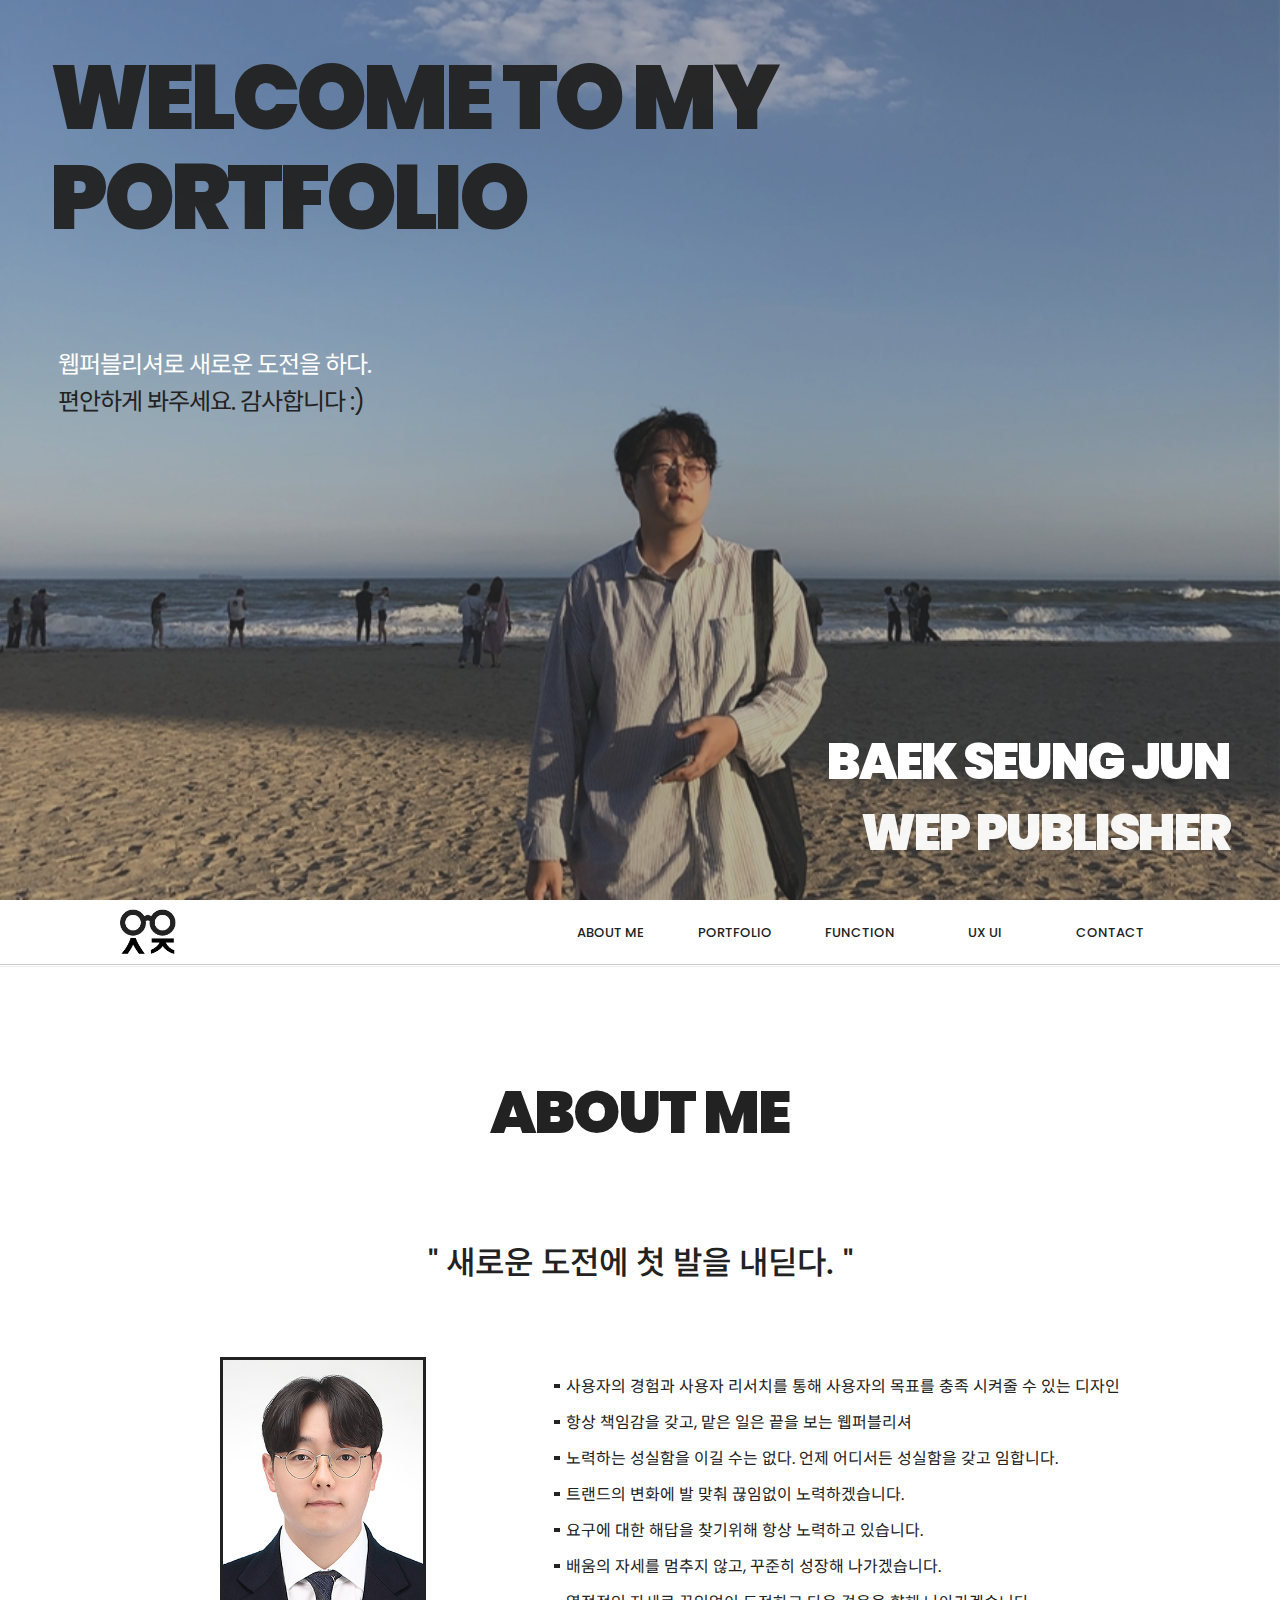
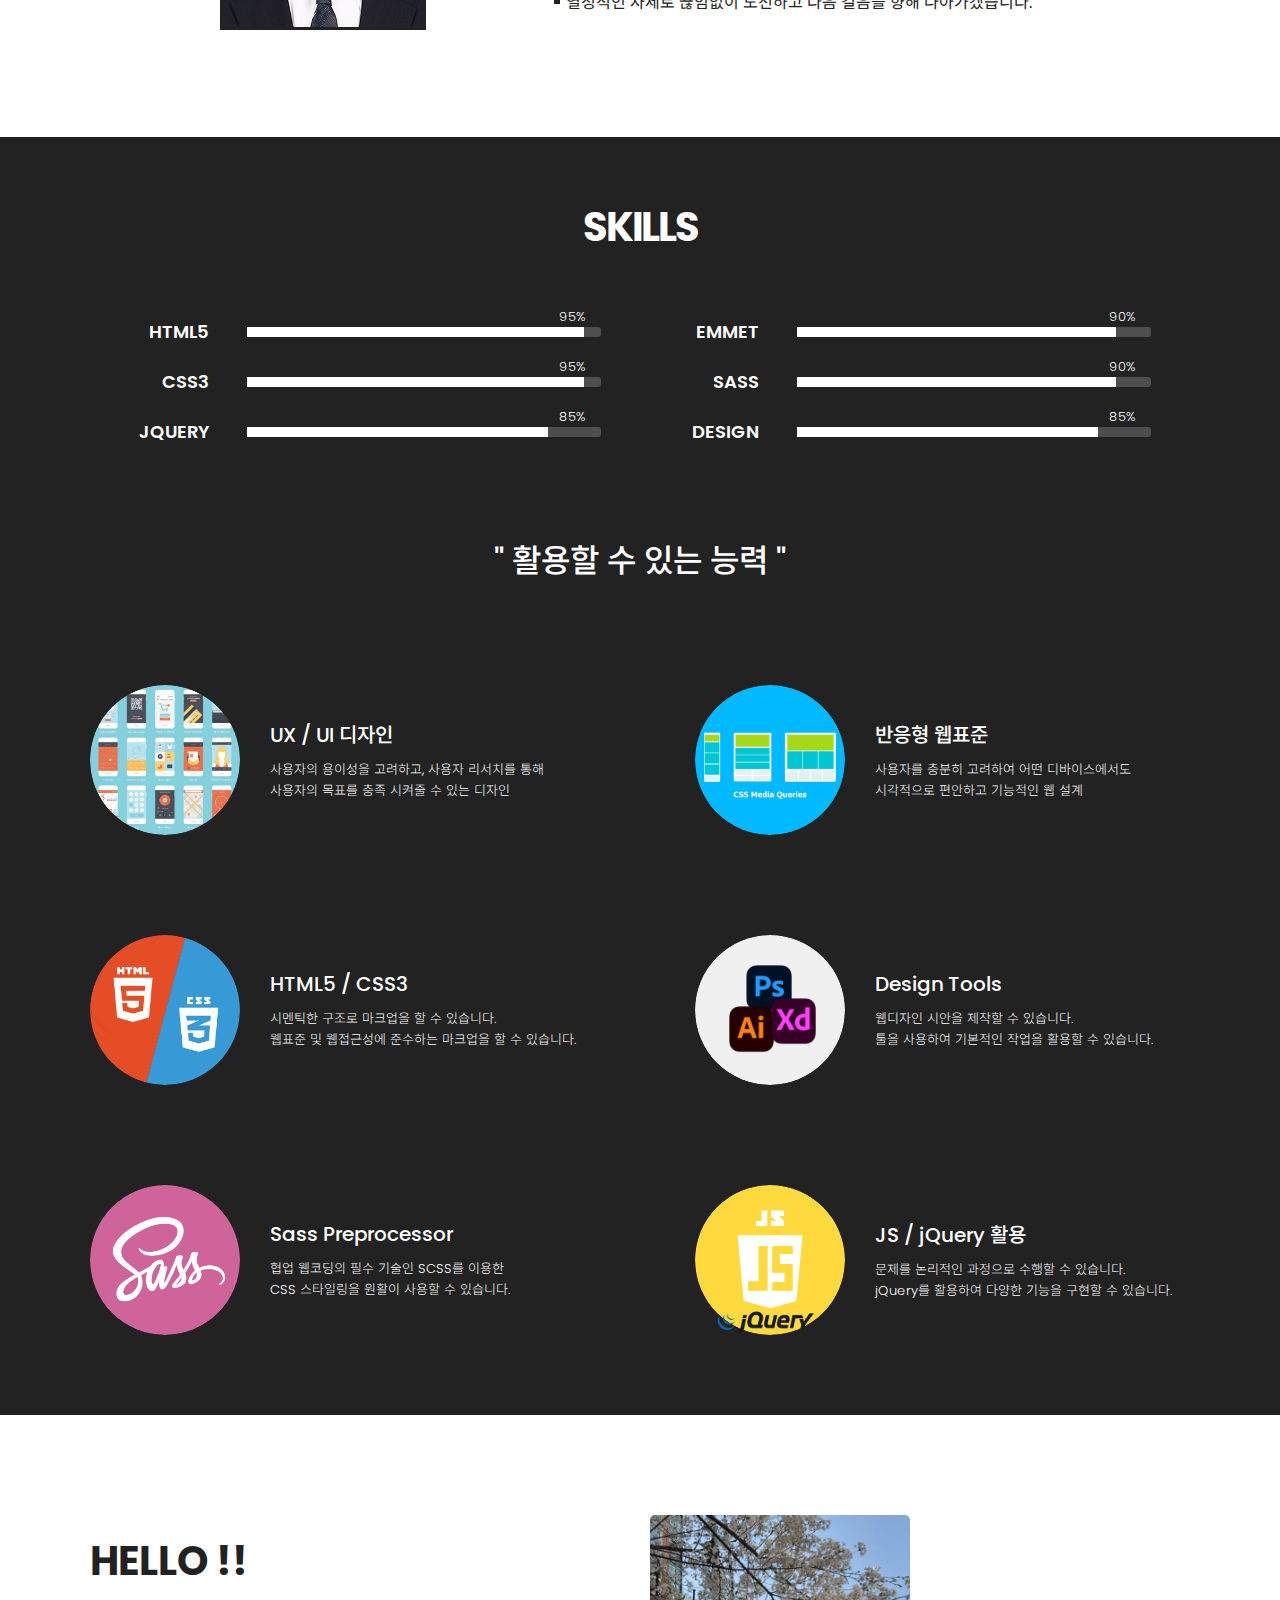
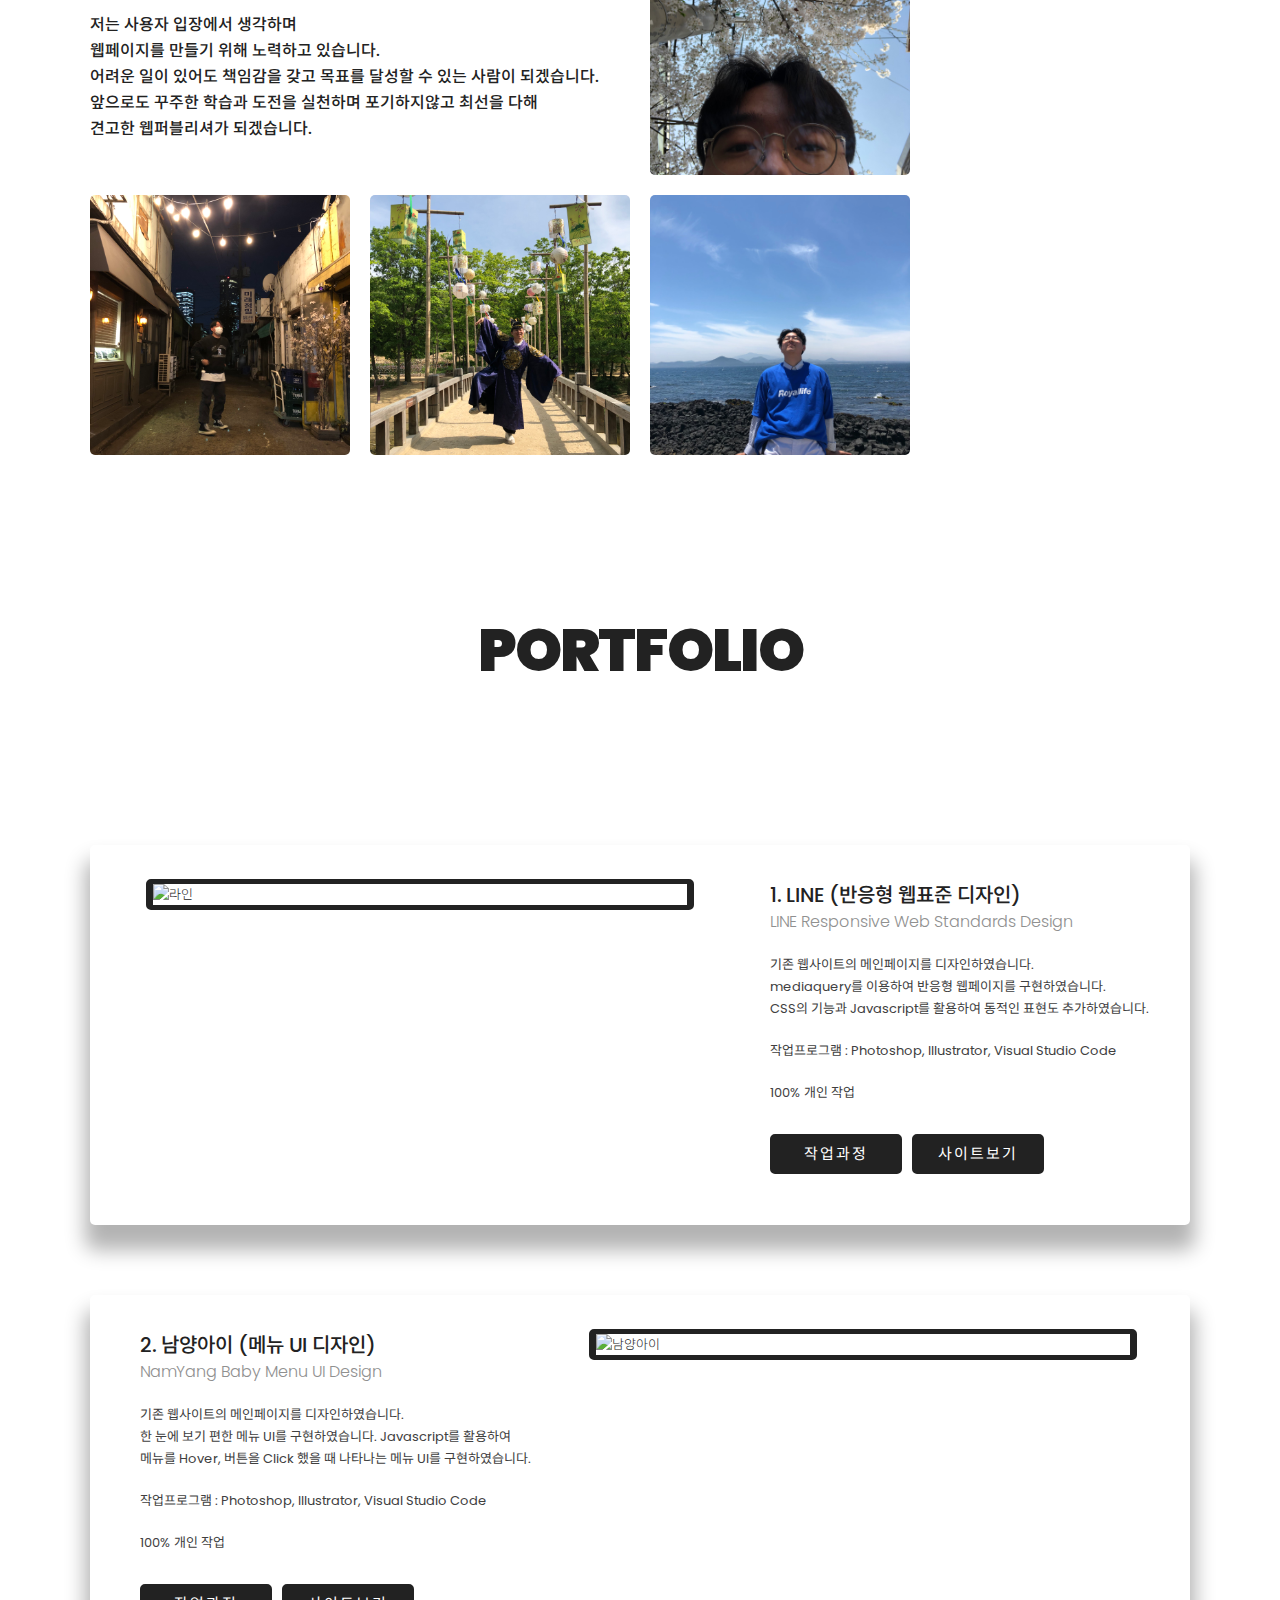
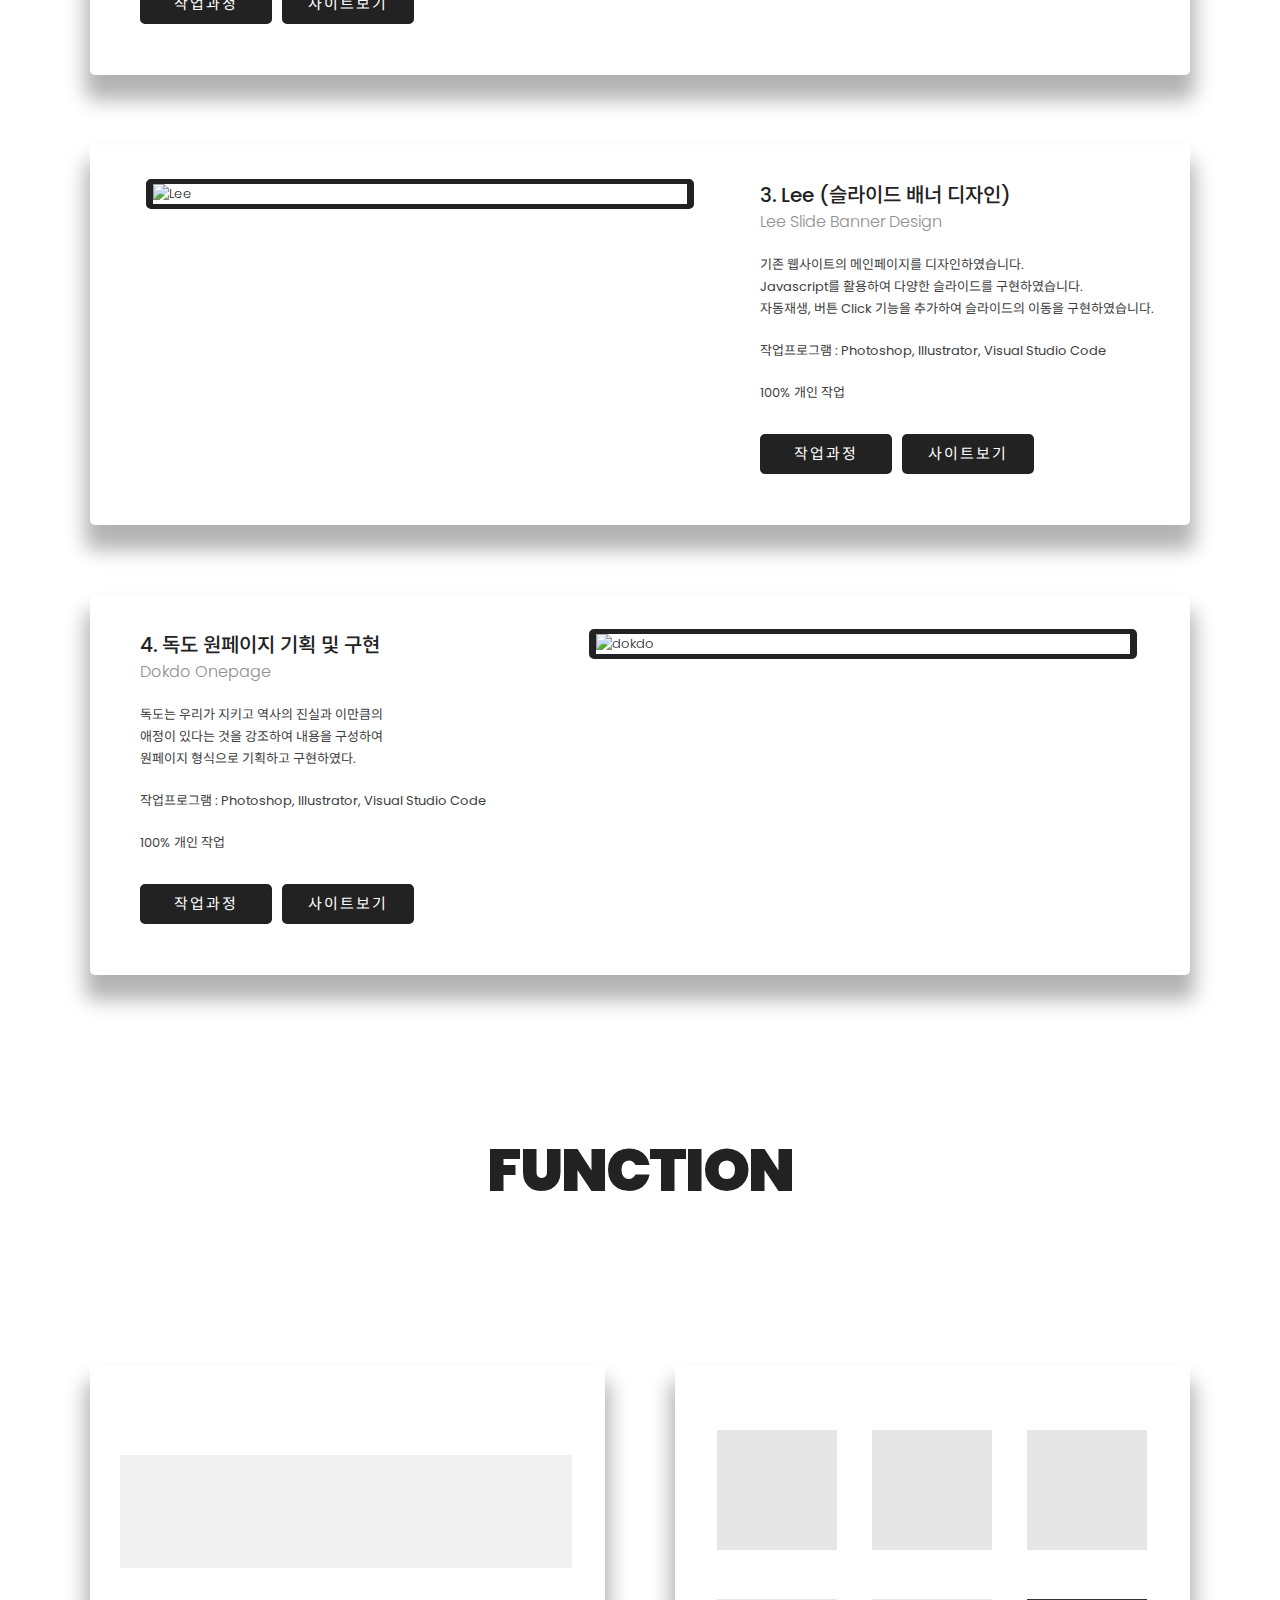
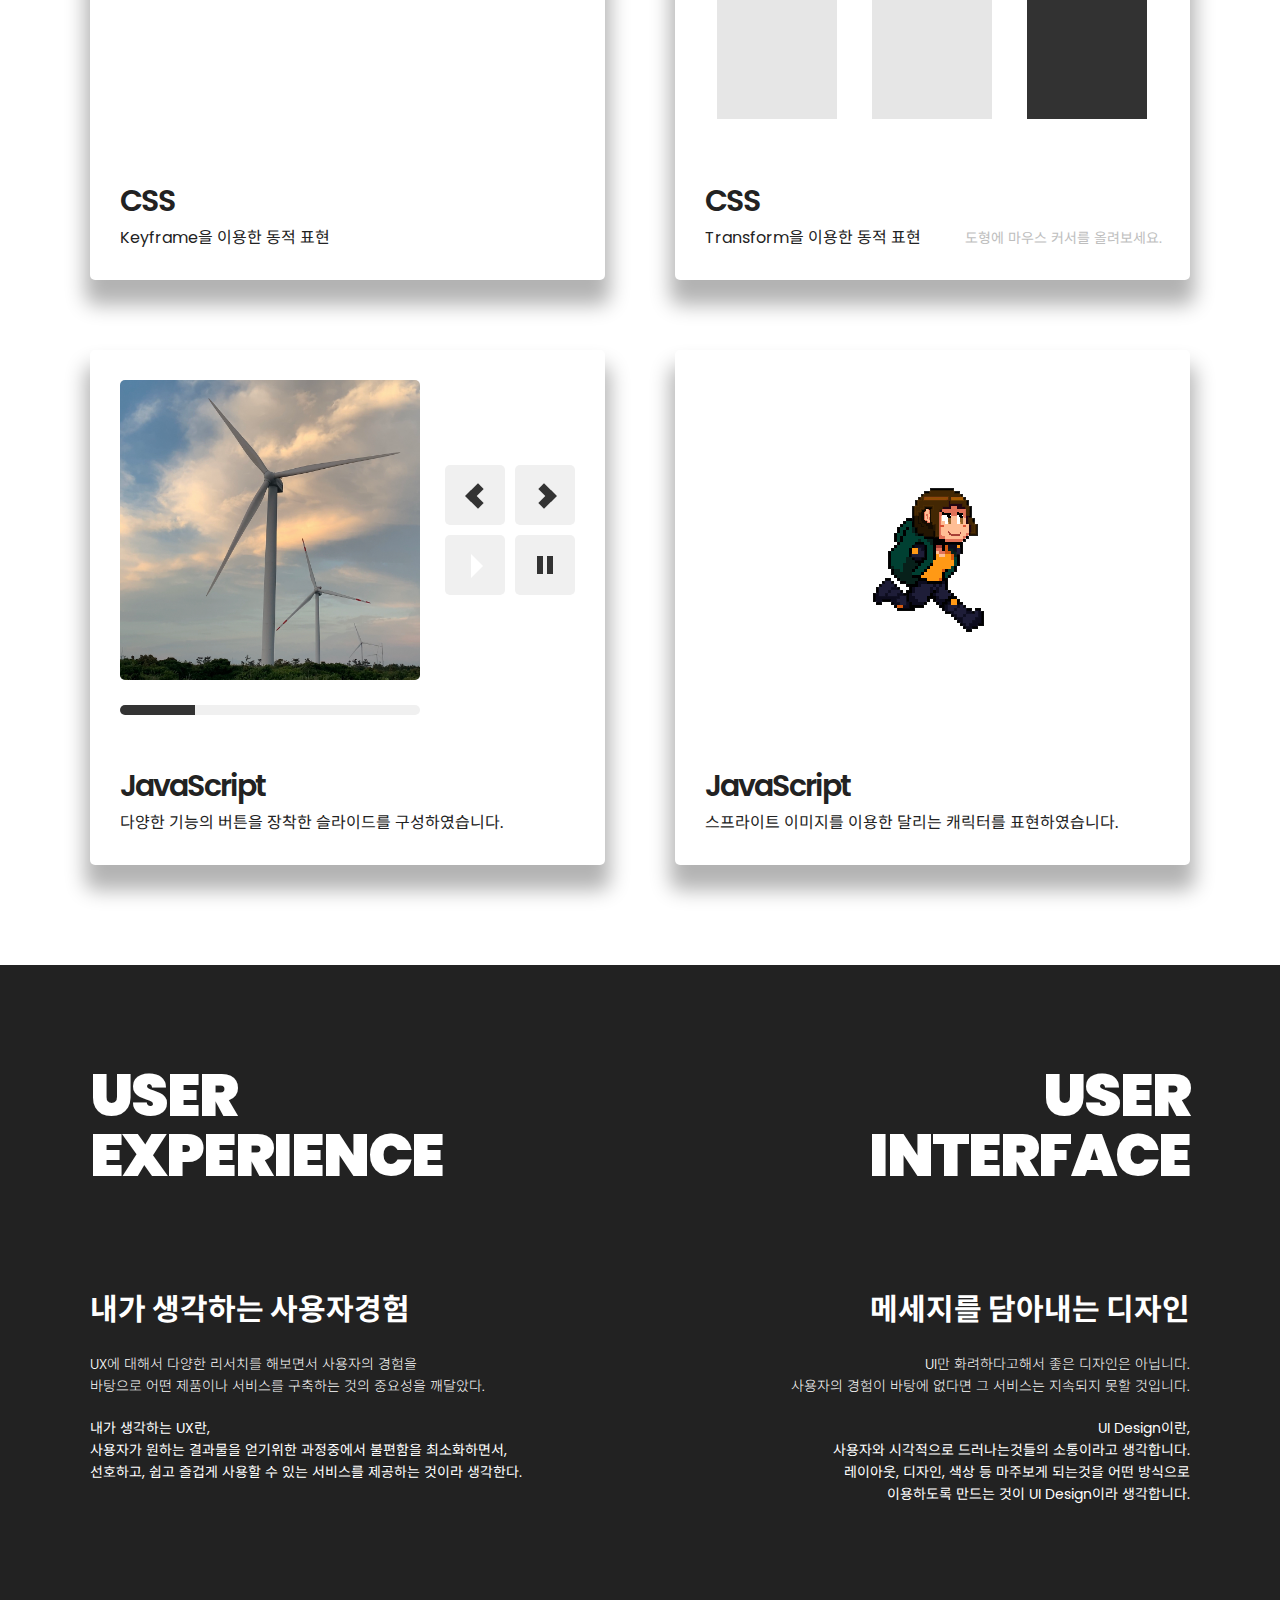
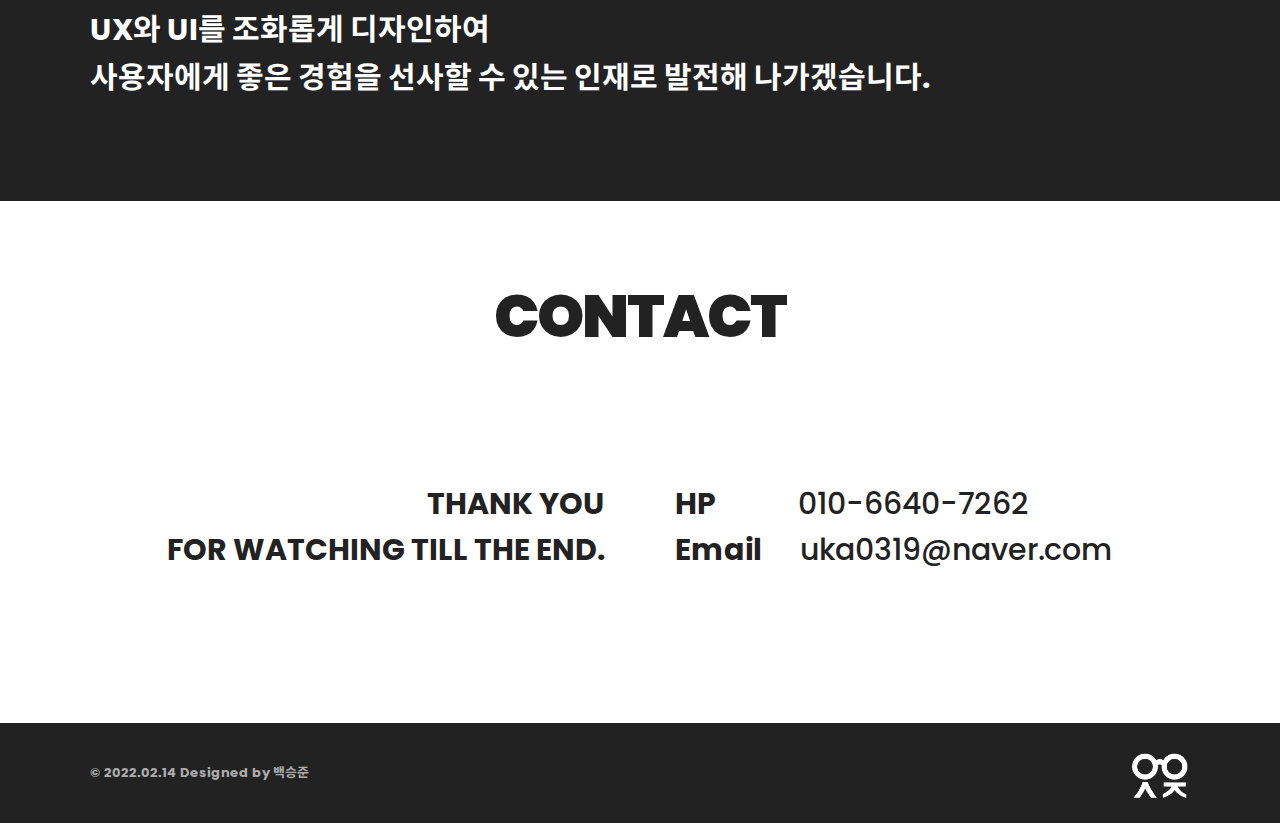
==== commit 4494478d: "22.02.15 html modify" ====
--- a/index.html
+++ b/index.html
@@ -376,6 +376,8 @@
             <h2>FUNCTION</h2>
 
             <article class="css-func">
+                <h3 class="sr-only">css 기능</h3>
+
                 <ul class="func">
                     <li>
                         <div class="item">
@@ -493,6 +495,8 @@
             </article>
 
             <article class="js-func">
+                <h3 class="sr-only">javascript 기능</h3>
+                
                 <ul class="func">
                     <li>
                         <div class="item">
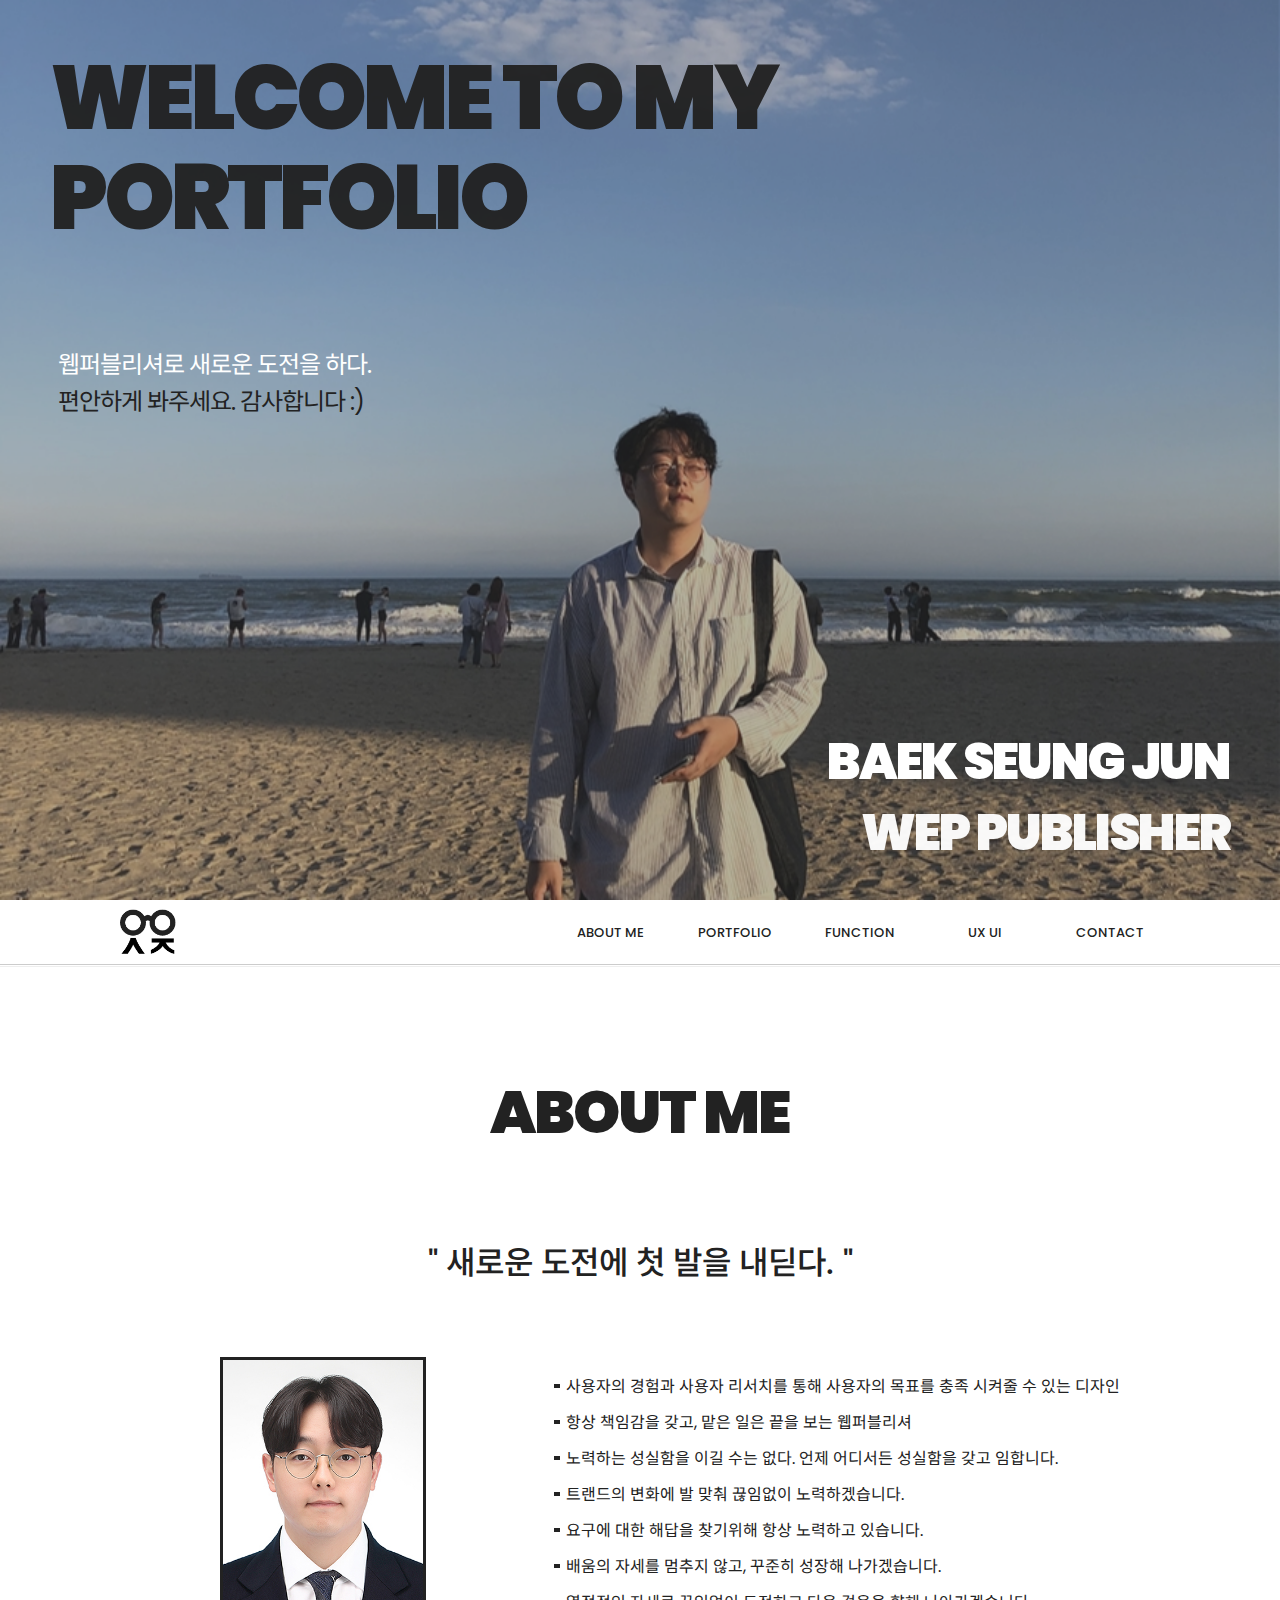
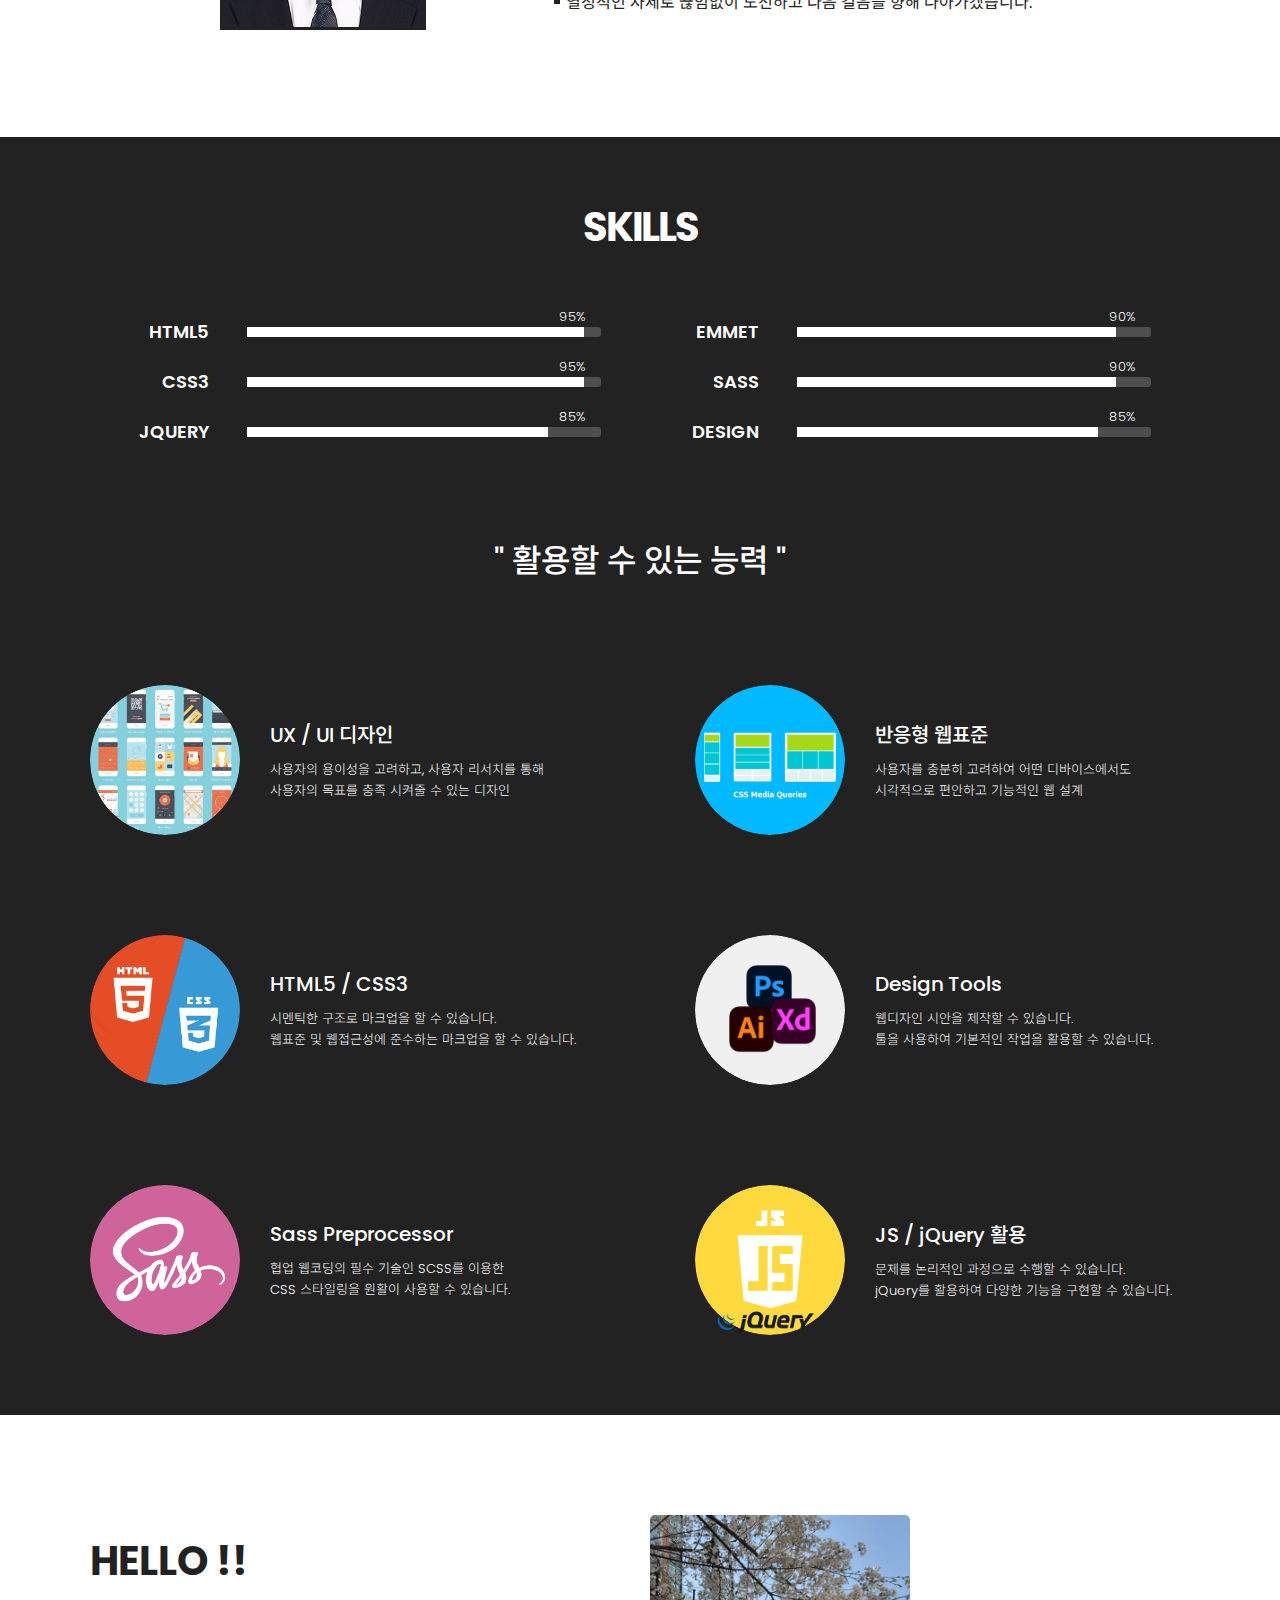
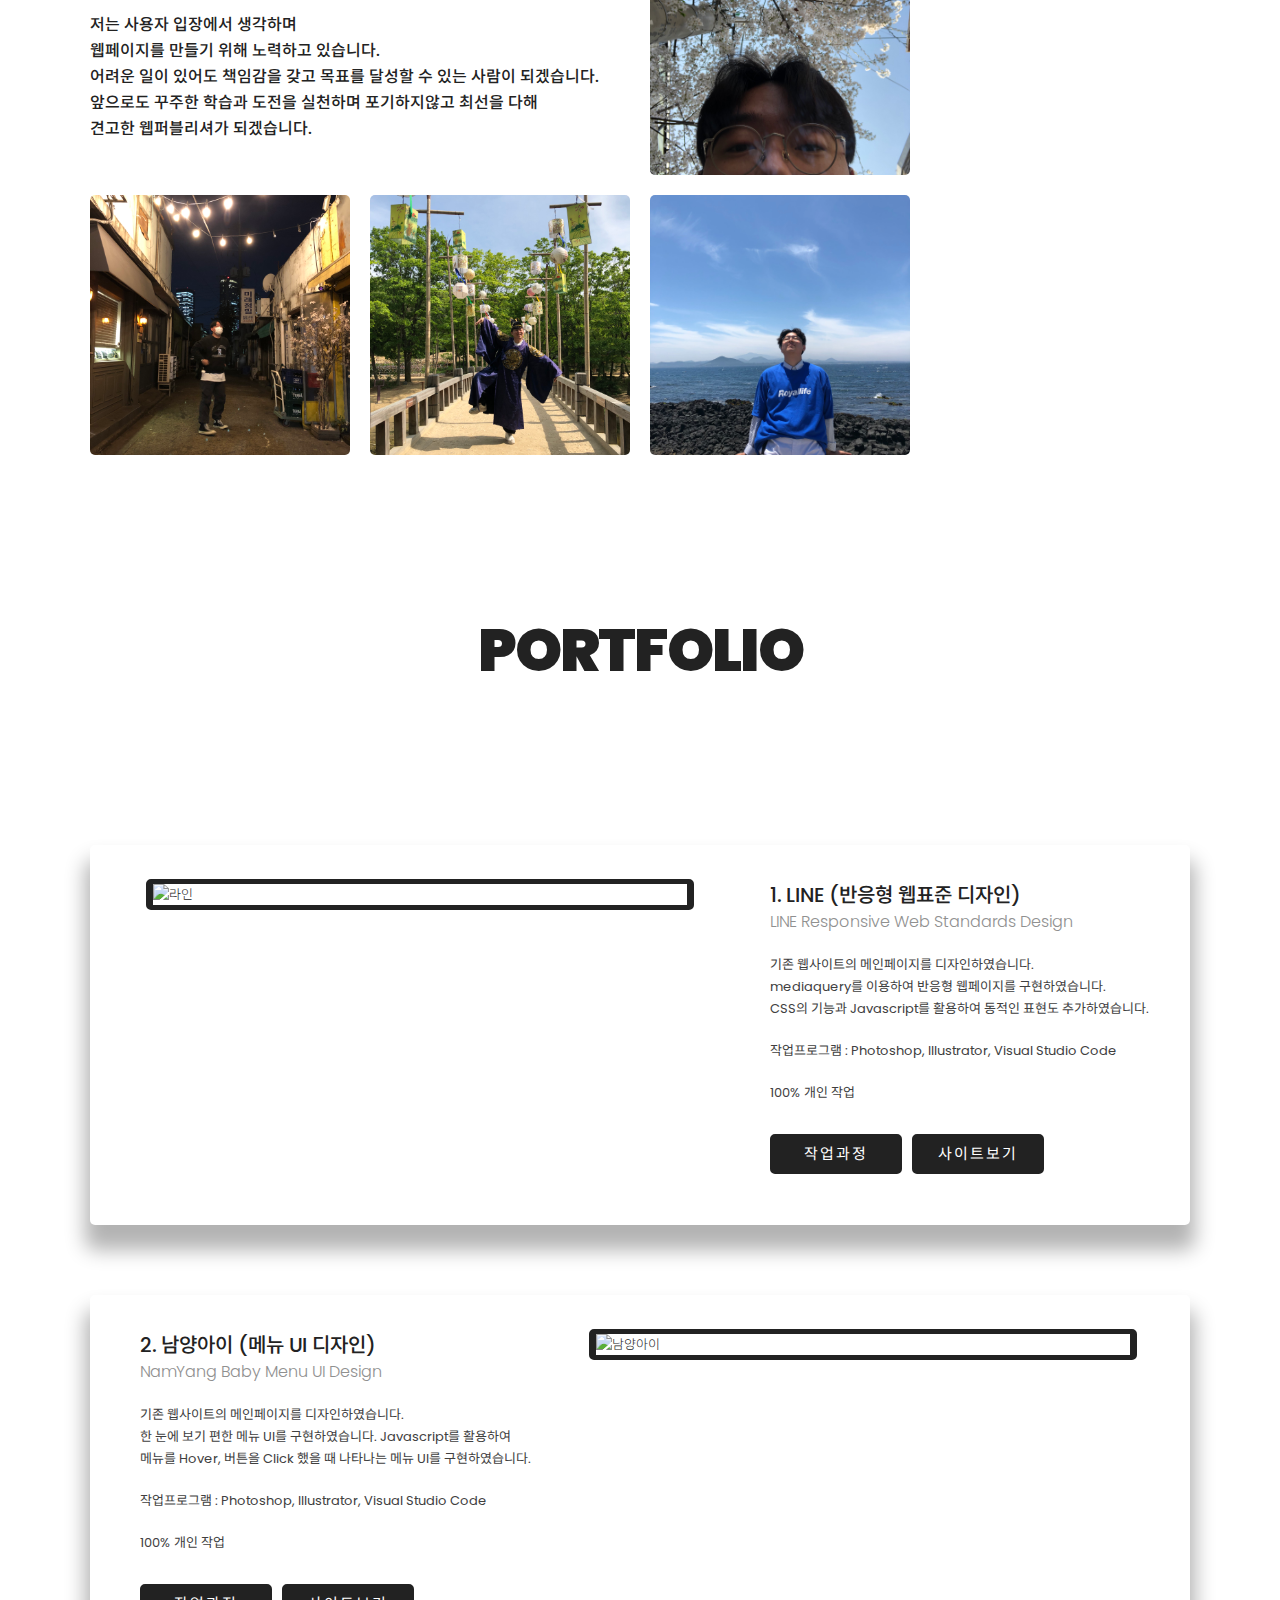
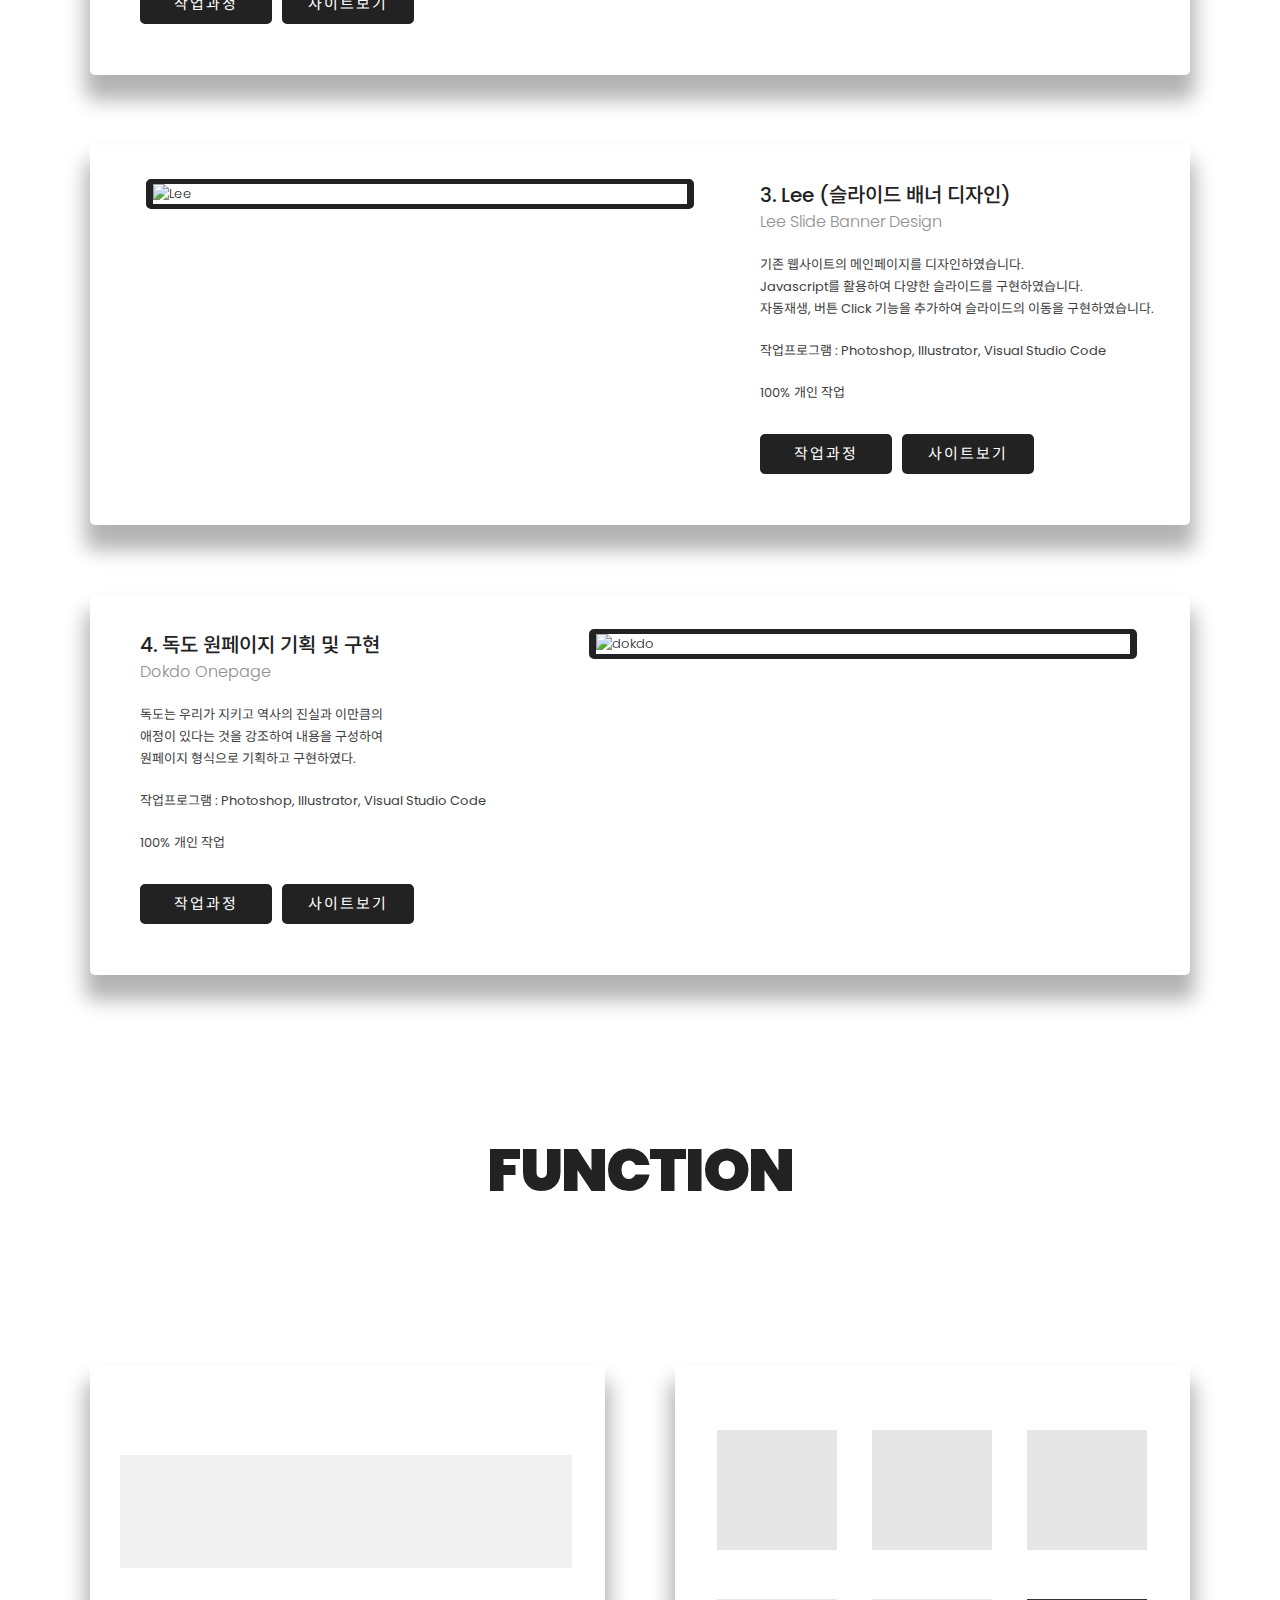
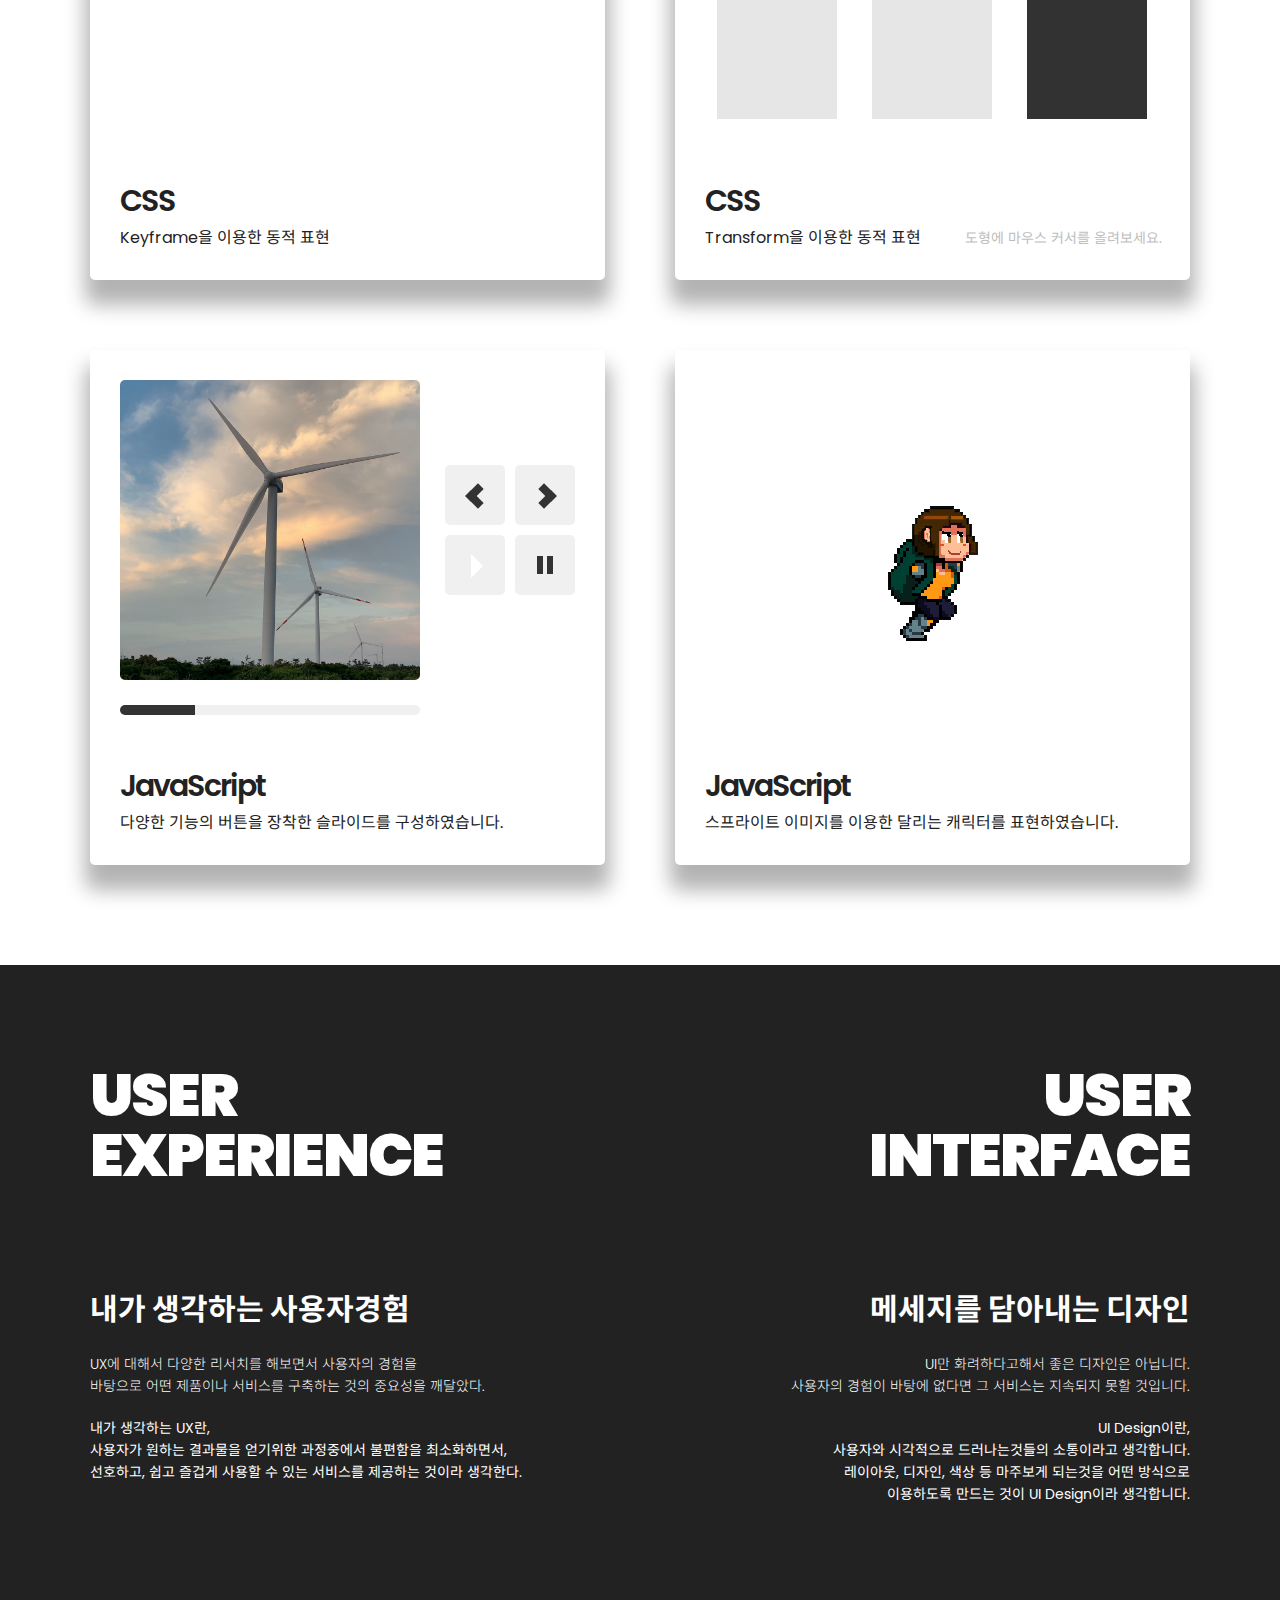
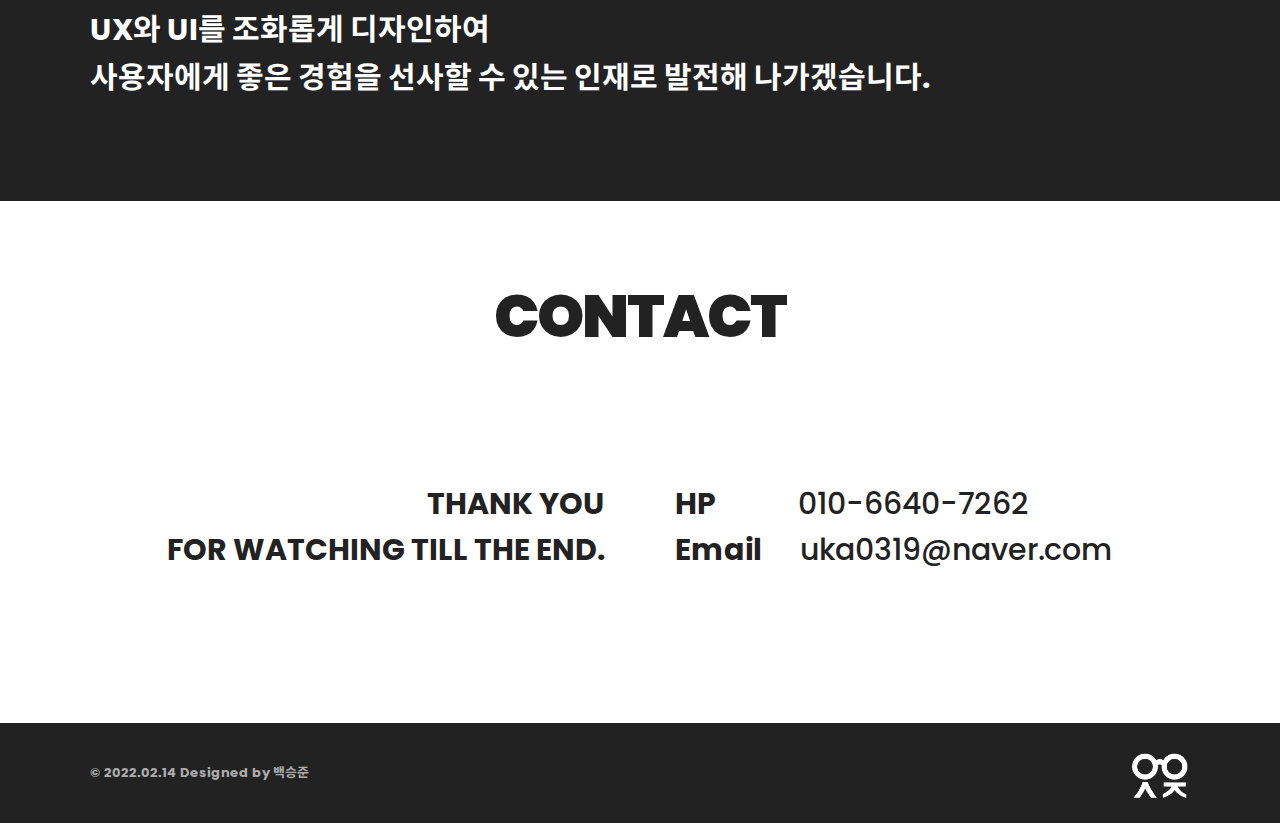
==== commit 4964218f: "22.02.15 portfolio" ====
--- a/index.html
+++ b/index.html
@@ -544,6 +544,8 @@
                 </ul>
             </article>
         </section>
+
+        <hr />
 
         <section id="uxui">
             <h2>
@@ -607,6 +609,8 @@
             </article>
         </section>
 
+        <hr />
+
         <section id="contact">
             <h2>contact</h2>
             
@@ -623,6 +627,8 @@
             </article>
         </section>
 
+        <hr />
+
         <footer>
             <article class="info">
                 <h2>&copy; 2022.02.14 Designed by 백승준</h2>
@@ -630,6 +636,8 @@
                 <p class="logo">footer logo</p>
             </article>
         </footer>
+
+        <hr />
 
         <aside>
             <a href="#"><i class="fas fa-angle-up"></i></a>
